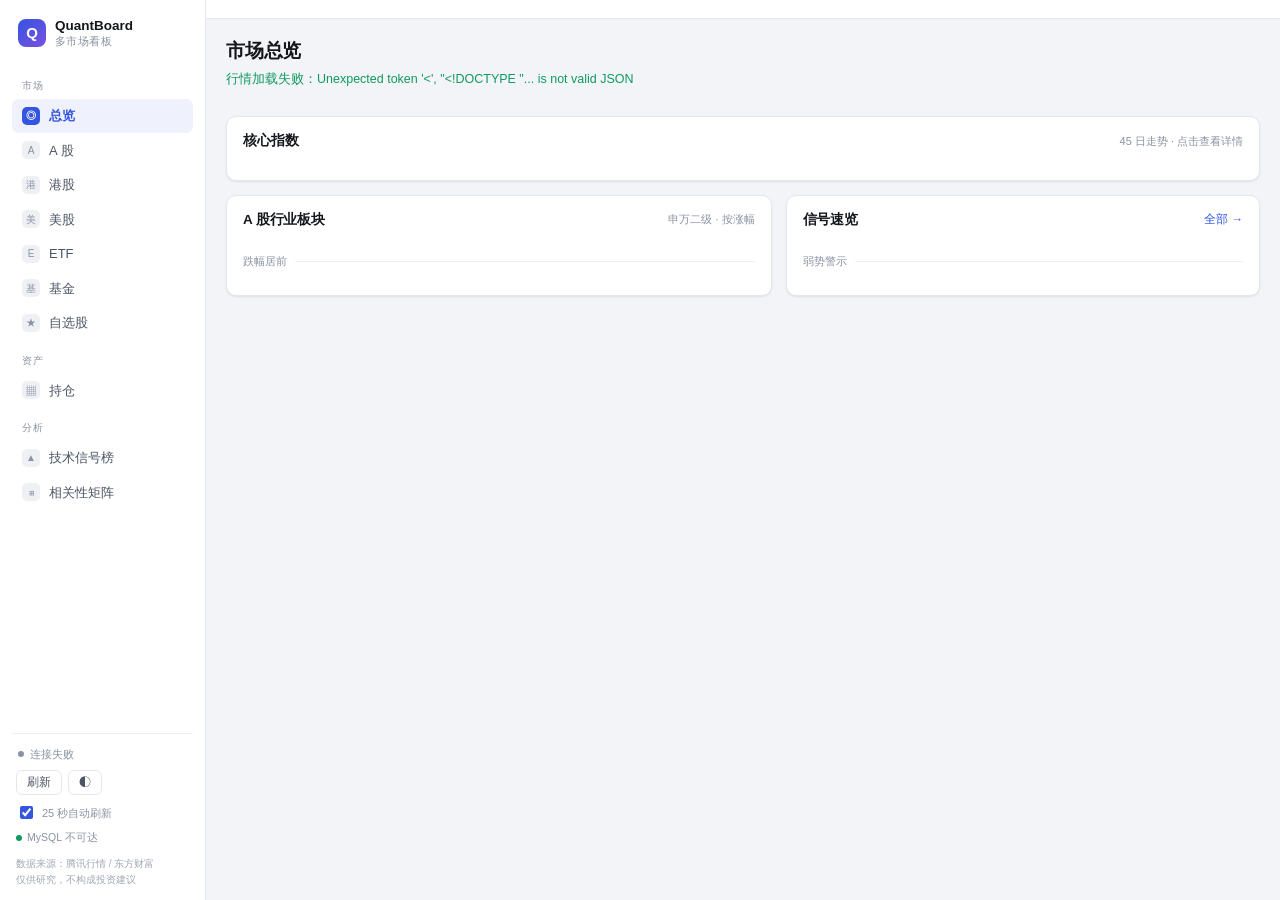
==== web/index.html @ 2629870e "feat: QuantBoard 多市场看板（A股/港股/美股/ETF/基金） - 后端 Java 21 + Spring Boot 3.3.5 + MyBatis-Plus，MySQL 8 持久化（" ====
<!DOCTYPE html>
<html lang="zh-CN" data-theme="light">
<head>
<meta charset="utf-8" />
<meta name="viewport" content="width=device-width, initial-scale=1" />
<title>多市场股票看板 · A股 / 港股 / 美股 / ETF / 基金</title>
<link rel="stylesheet" href="style.css" />
</head>
<body>
<div class="app">
  <aside class="sidebar">
    <div class="brand">
      <div class="brand-mark">Q</div>
      <div class="brand-txt"><b>QuantBoard</b><span>多市场看板</span></div>
    </div>

    <nav id="nav">
      <div class="nav-group">市场</div>
      <a class="nav-item active" data-view="overview"><span class="ico">◎</span>总览</a>
      <a class="nav-item" data-view="a"><span class="ico">A</span>A 股</a>
      <a class="nav-item" data-view="hk"><span class="ico">港</span>港股</a>
      <a class="nav-item" data-view="us"><span class="ico">美</span>美股</a>
      <a class="nav-item" data-view="etf"><span class="ico">E</span>ETF</a>
      <a class="nav-item" data-view="fund"><span class="ico">基</span>基金</a>
      <a class="nav-item" data-view="watch"><span class="ico">★</span>自选股</a>
      <div class="nav-group">资产</div>
      <a class="nav-item" data-view="port"><span class="ico">▦</span>持仓</a>
      <div class="nav-group">分析</div>
      <a class="nav-item" data-view="signals"><span class="ico">▲</span>技术信号榜</a>
      <a class="nav-item" data-view="corr"><span class="ico">⊞</span>相关性矩阵</a>
    </nav>

    <div class="side-foot">
      <div class="upd"><span class="dot" id="liveDot"></span><span id="updTime">加载中…</span></div>
      <div class="side-actions">
        <button class="btn ghost" id="refreshBtn" title="立即刷新">刷新</button>
        <button class="btn ghost" id="themeBtn" title="切换主题">◐</button>
      </div>
      <label class="switch">
        <input type="checkbox" id="autoChk" checked />
        <span>25 秒自动刷新</span>
      </label>
      <div class="dbstat" id="dbStat"><span class="dot"></span>MySQL 连接中…</div>
      <div class="disclaimer">数据来源：腾讯行情 / 东方财富<br/>仅供研究，不构成投资建议</div>
    </div>
  </aside>

  <main>
    <div class="ticker-wrap"><div class="ticker" id="ticker"></div></div>

    <div class="views">
      <!-- 总览 -->
      <section class="view active" id="v-overview">
        <div class="page-head">
          <h1>市场总览</h1>
          <p id="headline">正在拉取实时行情…</p>
        </div>
        <div class="mkt-grid" id="mktCards"></div>

        <div class="panel">
          <div class="panel-head"><h2>核心指数</h2><span class="hint">45 日走势 · 点击查看详情</span></div>
          <div class="idx-grid" id="idxGrid"></div>
        </div>

        <div class="two-col">
          <div class="panel">
            <div class="panel-head"><h2>A 股行业板块</h2><span class="hint" id="sectorHint">申万二级 · 按涨幅</span></div>
            <div class="bars" id="sectorUp"></div>
            <div class="divider"><span>跌幅居前</span></div>
            <div class="bars" id="sectorDown"></div>
          </div>
          <div class="panel">
            <div class="panel-head"><h2>信号速览</h2><a class="link" data-view="signals">全部 →</a></div>
            <div class="mini-rank" id="miniTop"></div>
            <div class="divider"><span>弱势警示</span></div>
            <div class="mini-rank" id="miniBottom"></div>
          </div>
        </div>
      </section>

      <!-- 单个市场 -->
      <section class="view" id="v-market">
        <div class="page-head">
          <h1 id="mktTitle">A 股</h1>
          <p id="mktDesc">—</p>
          <button class="btn page-add" id="mktAddBtn">＋ 添加标的</button>
        </div>
        <div class="stat-row" id="mktStats"></div>
        <div class="panel">
          <div class="panel-head">
            <h2>成分列表</h2>
            <div class="seg" id="kindSeg">
              <button class="seg-btn active" data-kind="all">全部</button>
              <button class="seg-btn" data-kind="index">指数</button>
              <button class="seg-btn" data-kind="stock">个股</button>
            </div>
          </div>
          <div class="table-wrap"><table class="tbl" id="mktTable"></table></div>
        </div>
      </section>

      <!-- 信号榜 -->
      <section class="view" id="v-signals">
        <div class="page-head">
          <h1>技术信号榜</h1>
          <p>多因子评分（趋势 / 动量 / 量能 / 相对强弱 / 超买超卖），0–100，≥72 强势，≤30 弱势。</p>
        </div>
        <div class="panel">
          <div class="panel-head">
            <h2>全部标的评分</h2>
            <div class="seg" id="sigSeg">
              <button class="seg-btn active" data-f="all">全部</button>
              <button class="seg-btn" data-f="a">A 股</button>
              <button class="seg-btn" data-f="hk">港股</button>
              <button class="seg-btn" data-f="us">美股</button>
              <button class="seg-btn" data-f="etf">ETF</button>
              <button class="seg-btn" data-f="fund">基金</button>
            </div>
          </div>
          <div class="table-wrap"><table class="tbl" id="sigTable"></table></div>
        </div>
      </section>

      <!-- 自选 -->
      <section class="view" id="v-watch">
        <div class="page-head">
          <h1>自选股</h1>
          <p>自选清单存在 MySQL（watchlist 表），重启与换设备都在。任意表格里点 ★ 即可加入或移出。</p>
        </div>
        <div class="stat-row" id="watchStats"></div>
        <div class="panel">
          <div class="panel-head">
            <h2>我的自选</h2>
            <span class="hint" id="watchHint"></span>
            <button class="btn ghost danger" id="watchBatchDel" style="display:none">移除选中</button>
          </div>
          <div class="table-wrap"><table class="tbl" id="watchTable"></table></div>
        </div>
      </section>

      <!-- 持仓 -->
      <section class="view" id="v-port">
        <div class="page-head">
          <h1>持仓</h1>
          <p id="portDesc">按券商分组记录数量与成本，行情与盈亏实时计算。数据存 MySQL holding 表。</p>
          <div class="page-actions">
            <button class="btn ghost" id="portOcrBtn">📷 图片识别</button>
            <button class="btn" id="portAddBtn">＋ 手动添加</button>
          </div>
        </div>
        <div class="stat-row" id="portStats"></div>
        <div id="portBrokers"></div>
      </section>

      <!-- 相关性 -->
      <section class="view" id="v-corr">
        <div class="page-head">
          <h1>跨市场相关性</h1>
          <p>以近 60 个交易日日收益率计算皮尔逊相关系数 —— 用来判断你的 A股 / 港股 / 美股 / ETF / 债基配置是否真的分散。</p>
        </div>
        <div class="two-col wide-left">
          <div class="panel">
            <div class="panel-head"><h2>相关系数矩阵</h2><span class="hint">1.0 完全同步 · 0 无关 · 负值 反向</span></div>
            <div id="corrBox"></div>
          </div>
          <div class="panel">
            <div class="panel-head"><h2>解读</h2></div>
            <div class="readout" id="corrRead"></div>
          </div>
        </div>
      </section>
    </div>
  </main>
</div>


<div class="mask" id="mgMask"></div>

<!-- 标的管理弹窗 -->
<div class="modal" id="mgModal">
  <div class="modal-head">
    <h3>管理看板标的</h3>
    <button class="btn ghost" id="mgClose">✕</button>
  </div>
  <div class="mg-search">
    <input id="mgInput" type="text" placeholder="搜索名称 / 拼音 / 代码，如 茅台、Tencent、sh600036" autocomplete="off" />
  </div>
  <div class="mg-results" id="mgResults"><div class="mg-empty">输入关键词搜索全球标的，点击即加入看板</div></div>
  <div class="mg-sec">
    <div class="mg-sec-head"><b>我的自定义标的</b><span class="hint" id="mgCustomHint"></span>
      <button class="btn ghost danger" id="mgBatchDel" style="display:none">移出选中</button></div>
    <div id="mgCustomList"></div>
  </div>
</div>

<!-- 移出确认 -->
<div class="mask" id="cfMask"></div>
<div class="modal confirm-modal" id="cfModal">
  <div class="cf-badge">!</div>
  <h3 id="cfTitle">移出标的</h3>
  <p id="cfText">—</p>
  <div class="cf-btns">
    <button class="btn ghost" id="cfCancel">取消</button>
    <button class="btn solid-danger" id="cfOk">移出看板</button>
  </div>
</div>

<!-- 持仓：手动添加 -->
<div class="mask" id="paMask"></div>
<div class="modal pa-modal" id="paModal">
  <div class="modal-head">
    <h3>添加持仓</h3>
    <button class="btn ghost" id="paClose">✕</button>
  </div>
  <div class="pa-form">
    <label>券商 / 账户<input id="paBroker" list="brokerList" type="text" placeholder="如 中信证券、富途、长桥" /></label>
    <datalist id="brokerList"></datalist>
    <label>代码<input id="paCode" type="text" placeholder="600036 / 00988 / NVDA" /></label>
    <label>数量<input id="paQty" type="number" min="0" step="any" placeholder="100" /></label>
    <label>成本价<input id="paCost" type="number" min="0" step="any" placeholder="320.50" /></label>
    <div class="pa-err" id="paErr"></div>
    <div class="pa-btns">
      <button class="btn ghost" id="paCancel">取消</button>
      <button class="btn" id="paSave">保存</button>
    </div>
    <div class="small">保存后自动从行情拉取名称与币种；同券商同代码为覆盖更新。</div>
  </div>
</div>

<!-- 持仓：图片识别 -->
<div class="mask" id="poMask"></div>
<div class="modal po-modal" id="poModal">
  <div class="modal-head">
    <h3>截图识别持仓</h3>
    <button class="btn ghost" id="poClose">✕</button>
  </div>
  <div class="po-steps">
    <div class="po-pick" id="poPick">
      <input id="poFile" type="file" accept="image/*" hidden />
      <div class="po-pick-inner">点击选择或拖入券商 App 的持仓页截图<br/>
      <span class="small">本地 OCR（macOS Vision / tesseract），图片不会上传到任何第三方</span></div>
    </div>
    <div id="poPreviewWrap" style="display:none">
      <img id="poPreview" alt="截图预览" />
      <div class="po-status" id="poStatus">识别中…</div>
    </div>
    <div id="poRows" class="po-rows"></div>
    <div class="po-import" id="poImportBar" style="display:none">
      <label>导入到券商 / 账户<input id="poBroker" type="text" placeholder="如 富途" /></label>
      <button class="btn" id="poImport">导入所选</button>
    </div>
  </div>
</div>

<script src="common.js"></script>
<script src="app.js"></script>
</body>
</html>
---- web/style.css ----
/* ============ 主题变量 ============ */
:root,
html[data-theme="light"] {
  --bg: #f3f4f7;
  --card: #ffffff;
  --card-2: #fafbfc;
  --line: #e4e7ec;
  --line-soft: #eef0f4;
  --txt: #14171c;
  --txt-2: #4b5563;
  --txt-3: #8a93a3;
  --up: #d92b2b;
  --up-soft: rgba(217, 43, 43, .09);
  --dn: #0f9960;
  --dn-soft: rgba(15, 153, 96, .09);
  --accent: #3355e0;
  --accent-soft: rgba(51, 85, 224, .08);
  --warn: #b7791f;
  --shadow: 0 1px 2px rgba(16, 24, 40, .05), 0 1px 3px rgba(16, 24, 40, .04);
  --grid: rgba(0, 0, 0, .05);
}
html[data-theme="dark"] {
  --bg: #0d1014;
  --card: #151a21;
  --card-2: #1a2028;
  --line: #242b35;
  --line-soft: #1e242c;
  --txt: #e8ecf2;
  --txt-2: #a5aebc;
  --txt-3: #6c7686;
  --up: #ff5f57;
  --up-soft: rgba(255, 95, 87, .12);
  --dn: #1fc98a;
  --dn-soft: rgba(31, 201, 138, .12);
  --accent: #7b93ff;
  --accent-soft: rgba(123, 147, 255, .12);
  --warn: #e0a63a;
  --shadow: 0 1px 2px rgba(0, 0, 0, .4);
  --grid: rgba(255, 255, 255, .06);
}

* { box-sizing: border-box; }
html, body { height: 100%; }
body {
  margin: 0;
  background: var(--bg);
  color: var(--txt);
  font: 13px/1.5 -apple-system, BlinkMacSystemFont, "PingFang SC", "Hiragino Sans GB",
        "Microsoft YaHei", "Segoe UI", Roboto, sans-serif;
  -webkit-font-smoothing: antialiased;
  font-variant-numeric: tabular-nums;
}
h1, h2, h3, h4 { margin: 0; font-weight: 600; letter-spacing: -.01em; }
a { color: inherit; text-decoration: none; cursor: pointer; }
button { font-family: inherit; cursor: pointer; }
::-webkit-scrollbar { width: 9px; height: 9px; }
::-webkit-scrollbar-thumb { background: var(--line); border-radius: 6px; border: 2px solid var(--bg); }
::-webkit-scrollbar-track { background: transparent; }

/* ============ 骨架 ============ */
.app { display: grid; grid-template-columns: 206px minmax(0, 1fr); height: 100vh; overflow: hidden; }
main { overflow-y: auto; overflow-x: hidden; display: flex; flex-direction: column; }

/* ============ 侧边栏 ============ */
.sidebar {
  background: var(--card); border-right: 1px solid var(--line);
  display: flex; flex-direction: column; padding: 16px 12px 12px;
}
.brand { display: flex; align-items: center; gap: 9px; padding: 2px 6px 18px; }
.brand-mark {
  width: 28px; height: 28px; border-radius: 8px; display: grid; place-items: center;
  background: linear-gradient(140deg, var(--accent), #7a4fe0); color: #fff;
  font-weight: 700; font-size: 15px;
}
.brand-txt { display: flex; flex-direction: column; line-height: 1.25; }
.brand-txt b { font-size: 13.5px; }
.brand-txt span { font-size: 10.5px; color: var(--txt-3); letter-spacing: .04em; }

.nav-group {
  font-size: 10px; color: var(--txt-3); letter-spacing: .1em;
  padding: 12px 10px 6px; text-transform: uppercase;
}
.nav-item {
  display: flex; align-items: center; gap: 9px; padding: 7px 10px; border-radius: 7px;
  color: var(--txt-2); font-size: 13px; margin-bottom: 1px; transition: background .12s;
}
.nav-item:hover { background: var(--line-soft); }
.nav-item.active { background: var(--accent-soft); color: var(--accent); font-weight: 600; }
.ico {
  width: 18px; height: 18px; border-radius: 5px; display: grid; place-items: center;
  font-size: 10px; background: var(--line-soft); color: var(--txt-3); flex: none;
}
.nav-item.active .ico { background: var(--accent); color: #fff; }

.side-foot { margin-top: auto; padding: 10px 4px 0; border-top: 1px solid var(--line-soft); }
.upd { display: flex; align-items: center; gap: 6px; font-size: 11px; color: var(--txt-3); padding: 2px 2px 8px; }
.dot { width: 6px; height: 6px; border-radius: 50%; background: var(--txt-3); flex: none; }
.dot.live { background: var(--dn); box-shadow: 0 0 0 3px var(--dn-soft); animation: pulse 2s infinite; }
@keyframes pulse { 50% { opacity: .45; } }
.side-actions { display: flex; gap: 6px; margin-bottom: 8px; }
.btn {
  border: 1px solid var(--line); background: var(--card); color: var(--txt-2);
  border-radius: 6px; padding: 4px 10px; font-size: 11.5px;
}
.btn:hover { border-color: var(--txt-3); color: var(--txt); }
.btn.ghost { background: transparent; }
.switch { display: flex; align-items: center; gap: 6px; font-size: 11px; color: var(--txt-3); }
.switch input { accent-color: var(--accent); }
.disclaimer { font-size: 10px; color: var(--txt-3); line-height: 1.6; margin-top: 10px; opacity: .8; }

/* ============ 顶部滚动条 ============ */
.ticker-wrap {
  position: sticky; top: 0; z-index: 20; background: var(--card);
  border-bottom: 1px solid var(--line); padding: 0 20px;
}
.ticker { display: flex; gap: 22px; overflow-x: auto; padding: 9px 0; scrollbar-width: none; }
.ticker::-webkit-scrollbar { display: none; }
.tk { display: flex; align-items: baseline; gap: 7px; white-space: nowrap; cursor: pointer; }
.tk:hover .tk-name { color: var(--txt); }
.tk-name { font-size: 11.5px; color: var(--txt-3); }
.tk-val { font-size: 12.5px; font-weight: 600; }
.tk-pct { font-size: 11.5px; font-weight: 600; }

/* ============ 视图 ============ */
.views { padding: 18px 20px 40px; flex: 1; }
.view { display: none; animation: fade .2s ease; }
.view.active { display: block; }
@keyframes fade { from { opacity: 0; transform: translateY(4px); } }
.page-head { margin-bottom: 14px; }
.page-head h1 { font-size: 19px; }
.page-head p { margin: 4px 0 0; font-size: 12.5px; color: var(--txt-3); max-width: 920px; }

/* ============ 市场卡 ============ */
.mkt-grid { display: grid; grid-template-columns: repeat(4, minmax(0, 1fr)); gap: 12px; margin-bottom: 14px; }
.mkt-card {
  background: var(--card); border: 1px solid var(--line); border-radius: 10px;
  padding: 13px 14px 11px; box-shadow: var(--shadow);
}
.mkt-top { display: flex; align-items: center; justify-content: space-between; margin-bottom: 8px; }
.mkt-name { font-size: 12.5px; font-weight: 600; }
.state { font-size: 10px; padding: 2px 6px; border-radius: 4px; border: 1px solid var(--line); color: var(--txt-3); }
.state.live { color: var(--dn); border-color: var(--dn-soft); background: var(--dn-soft); }
.state.break { color: var(--warn); border-color: rgba(183, 121, 31, .2); background: rgba(183, 121, 31, .08); }
.mkt-main { display: flex; align-items: baseline; gap: 8px; }
.mkt-pct { font-size: 25px; font-weight: 650; letter-spacing: -.02em; }
.mkt-sub { font-size: 11px; color: var(--txt-3); }
.mkt-bar { height: 3px; background: var(--line-soft); border-radius: 2px; margin: 10px 0 8px; overflow: hidden; display: flex; }
.mkt-bar i { display: block; height: 100%; background: var(--up); }
.mkt-bar i.dn { background: var(--dn); }
.mkt-foot { display: flex; justify-content: space-between; font-size: 10.5px; color: var(--txt-3); }

/* ============ 面板 ============ */
.panel {
  background: var(--card); border: 1px solid var(--line); border-radius: 10px;
  padding: 14px 16px 16px; box-shadow: var(--shadow); margin-bottom: 14px;
}
.panel-head { display: flex; align-items: center; justify-content: space-between; margin-bottom: 12px; gap: 12px; }
.panel-head h2 { font-size: 13.5px; }
.hint { font-size: 11px; color: var(--txt-3); }
.link { font-size: 11.5px; color: var(--accent); }
.two-col { display: grid; grid-template-columns: 1.15fr 1fr; gap: 14px; align-items: start; }
.two-col.wide-left { grid-template-columns: 1.3fr 1fr; }
.divider { display: flex; align-items: center; gap: 8px; margin: 12px 0 9px; font-size: 10.5px; color: var(--txt-3); }
.divider::after { content: ""; flex: 1; height: 1px; background: var(--line-soft); }

/* 指数卡 */
.idx-grid { display: grid; grid-template-columns: repeat(4, minmax(0, 1fr)); gap: 10px; }
.idx-card {
  border: 1px solid var(--line); border-radius: 9px; padding: 10px 11px 6px;
  cursor: pointer; transition: border-color .12s, transform .12s; background: var(--card-2);
}
.idx-card:hover { border-color: var(--accent); transform: translateY(-1px); }
.idx-name { font-size: 11.5px; color: var(--txt-2); display: flex; justify-content: space-between; }
.idx-name span:last-child { color: var(--txt-3); font-size: 10px; }
.idx-price { font-size: 17px; font-weight: 650; margin-top: 3px; }
.idx-pct { font-size: 11.5px; font-weight: 600; }
.idx-spark { display: block; width: 100%; height: 34px; margin-top: 4px; }

/* 板块横条 */
.bars { display: flex; flex-direction: column; gap: 5px; }
.bar-row { display: grid; grid-template-columns: 96px 1fr 52px; align-items: center; gap: 8px; font-size: 11.5px; }
.bar-name { color: var(--txt-2); overflow: hidden; text-overflow: ellipsis; white-space: nowrap; }
.bar-track { height: 14px; background: var(--line-soft); border-radius: 3px; overflow: hidden; position: relative; }
.bar-fill { height: 100%; border-radius: 3px; opacity: .85; }
.bar-val { text-align: right; font-weight: 600; font-size: 11px; }

/* 迷你排行 */
.mini-rank { display: flex; flex-direction: column; gap: 3px; }
.mr {
  display: grid; grid-template-columns: 1fr auto auto; gap: 10px; align-items: center;
  padding: 6px 7px; border-radius: 6px; cursor: pointer; font-size: 12px;
}
.mr:hover { background: var(--line-soft); }
.mr-l { display: flex; align-items: center; gap: 7px; min-width: 0; }
.mr-name { overflow: hidden; text-overflow: ellipsis; white-space: nowrap; }
.mr-code { font-size: 10px; color: var(--txt-3); }

/* chips */
.chip {
  display: inline-block; font-size: 10.5px; padding: 1px 7px; border-radius: 20px;
  border: 1px solid transparent; white-space: nowrap;
}
.chip.strong { color: #fff; background: var(--up); }
.chip.good { color: var(--up); background: var(--up-soft); }
.chip.neutral { color: var(--txt-2); background: var(--line-soft); }
.chip.weak { color: var(--dn); background: var(--dn-soft); }
.chip.bad { color: #fff; background: var(--dn); }
.tag { font-size: 10px; padding: 1px 6px; border-radius: 4px; background: var(--line-soft); color: var(--txt-3); }
.grp { font-size: 10px; padding: 1px 5px; border-radius: 3px; background: var(--accent-soft); color: var(--accent); }

/* ============ 表格 ============ */
.table-wrap { overflow-x: auto; margin: 0 -16px -16px; }
.tbl { width: 100%; border-collapse: collapse; font-size: 12.5px; }
.tbl th {
  position: sticky; top: 0; background: var(--card); z-index: 2;
  font-size: 10.5px; font-weight: 500; color: var(--txt-3); text-align: right;
  padding: 8px 12px; border-bottom: 1px solid var(--line); white-space: nowrap;
  cursor: pointer; user-select: none; letter-spacing: .02em;
}
.tbl th:first-child, .tbl td:first-child { text-align: left; padding-left: 16px; }
.tbl th:hover { color: var(--txt); }
.tbl th.sorted { color: var(--accent); }
.tbl td { padding: 8px 12px; text-align: right; border-bottom: 1px solid var(--line-soft); white-space: nowrap; }
.tbl tbody tr { cursor: pointer; transition: background .1s; }
.tbl tbody tr:hover { background: var(--card-2); }
.tbl tbody tr:last-child td { border-bottom: none; }
.cell-name { display: flex; flex-direction: column; line-height: 1.3; }
.cell-name b { font-weight: 600; font-size: 12.5px; }
.cell-name span { font-size: 10px; color: var(--txt-3); }
.star {
  cursor: pointer; color: var(--line); font-size: 10.5px; margin-right: 5px;
  transition: color .12s, transform .12s; display: inline-block;
}
.star:hover { color: #e0a52e; transform: scale(1.2); }
.star.on { color: #e8a51e; }
.dbstat { display: flex; align-items: center; gap: 5px; font-size: 10.5px; color: var(--txt-3); margin-top: 8px; }
.dbstat .dot { width: 6px; height: 6px; border-radius: 50%; background: var(--txt-3); flex: none; }
.dbstat.ok .dot { background: var(--up); box-shadow: 0 0 4px var(--up); }
.dbstat.err .dot { background: var(--dn); }

/* 标的管理 */
.btn.danger { color: var(--dn); }
.page-head { position: relative; }
.page-add { position: absolute; right: 0; top: 2px; }
.drawer-actions { display: flex; gap: 6px; align-items: center; }
.row-del {
  opacity: 0; cursor: pointer; margin-left: 6px; color: var(--txt-3);
  font-size: 10px; transition: opacity .12s; display: inline-block;
}
tr:hover .row-del { opacity: .75; }
.row-del:hover { opacity: 1 !important; color: var(--dn); transform: scale(1.15); }
.modal {
  position: fixed; top: 50%; left: 50%; transform: translate(-50%, -46%) scale(.98);
  width: min(560px, 92vw); max-height: 78vh; overflow: auto;
  background: var(--card); border: 1px solid var(--line);
  border-radius: 14px; padding: 18px; z-index: 60;
  opacity: 0; pointer-events: none; transition: all .18s;
  box-shadow: 0 18px 50px rgba(0,0,0,.22);
}
.modal.open { opacity: 1; pointer-events: auto; transform: translate(-50%, -50%) scale(1); }
.modal-head { display: flex; justify-content: space-between; align-items: center; margin-bottom: 12px; }
.modal-head h3 { font-size: 15px; }
.mg-search input {
  width: 100%; box-sizing: border-box; padding: 9px 12px; font-size: 13px;
  border: 1px solid var(--line); border-radius: 9px; background: var(--card-2);
  color: var(--txt); outline: none;
}
.mg-search input:focus { border-color: var(--accent); }
.mg-results { margin: 10px 0 4px; display: flex; flex-direction: column; gap: 4px; min-height: 44px; }
.mg-row {
  display: flex; align-items: center; gap: 10px; padding: 8px 10px;
  border: 1px solid var(--line-soft); border-radius: 9px; font-size: 12.5px;
}
.mg-row b { font-weight: 600; }
.mg-row .tag { font-size: 10px; color: var(--txt-3); border: 1px solid var(--line-soft); padding: 1px 6px; border-radius: 99px; }
.mg-row .grow { flex: 1; color: var(--txt-3); font-size: 11px; }
.mg-empty { color: var(--txt-3); font-size: 12px; text-align: center; padding: 18px 0; }
.mg-sec { margin-top: 12px; border-top: 1px solid var(--line-soft); padding-top: 10px; }
.mg-sec-head { display: flex; justify-content: space-between; align-items: baseline; font-size: 12px; margin-bottom: 6px; }
.mg-custom { display: flex; align-items: center; gap: 10px; padding: 6px 4px; font-size: 12.5px; }
.mg-custom .mg-chk { flex: none; margin: 0 0 0 4px; accent-color: var(--accent, #4c6ef5); cursor: pointer; }
.mg-sec-head .btn { padding: 2px 10px; font-size: 11.5px; }
.mg-custom .grow { flex: 1; color: var(--txt-3); font-size: 11px; }
.mg-custom .del { cursor: pointer; color: var(--txt-3); border: none; background: none; font-size: 13px; }
.mg-custom .del:hover { color: var(--dn); }

/* 移出确认弹窗 */
.confirm-modal { width: min(380px, 90vw); text-align: center; padding: 26px 24px 22px; }
.confirm-modal h3 { font-size: 15px; margin: 12px 0 6px; }
.confirm-modal p { font-size: 12.5px; color: var(--txt-2); line-height: 1.7; margin: 0 0 18px; }
.confirm-modal p b { color: var(--txt); }
.cf-badge {
  width: 40px; height: 40px; margin: 0 auto; border-radius: 50%;
  display: flex; align-items: center; justify-content: center;
  background: var(--up-soft); color: var(--up); font-size: 20px; font-weight: 700;
}
.btn.solid-danger {
  color: #fff; background: var(--up); border-color: var(--up);
}
.btn.solid-danger:hover { filter: brightness(1.08); }
.cf-btns { display: flex; gap: 10px; justify-content: center; }
.cf-btns .btn { min-width: 92px; }
#histCanvas { width: 100%; height: 96px; display: block; }
.up { color: var(--up); }
.dn { color: var(--dn); }
.flat { color: var(--txt-3); }
.small { font-size: 11px; color: var(--txt-3); }

.score-cell { display: flex; align-items: center; justify-content: flex-end; gap: 7px; }
.score-track { width: 40px; height: 4px; border-radius: 2px; background: var(--line-soft); overflow: hidden; }
.score-track i { display: block; height: 100%; }
.spark-canvas { width: 74px; height: 24px; display: block; }

/* 分段控件 */
.seg { display: flex; gap: 2px; background: var(--line-soft); padding: 2px; border-radius: 6px; }
.seg-btn { border: none; background: transparent; font-size: 11px; color: var(--txt-3); padding: 3px 9px; border-radius: 5px; }
.seg-btn.active { background: var(--card); color: var(--txt); box-shadow: 0 1px 2px rgba(0,0,0,.06); font-weight: 600; }

/* 统计条 */
.stat-row { display: grid; grid-template-columns: repeat(5, minmax(0, 1fr)); gap: 10px; margin-bottom: 14px; }
.stat {
  background: var(--card); border: 1px solid var(--line); border-radius: 9px; padding: 10px 12px;
}
.stat b { display: block; font-size: 17px; font-weight: 650; margin-top: 2px; }
.stat span { font-size: 10.5px; color: var(--txt-3); }

/* ============ 相关性矩阵 ============ */
.matrix { display: grid; gap: 3px; }
.mx-cell {
  display: grid; place-items: center; font-size: 11px; border-radius: 4px;
  height: 40px; font-weight: 600; color: var(--txt); position: relative;
}
.mx-head { font-size: 10.5px; color: var(--txt-3); height: auto; font-weight: 500; text-align: center; padding: 0 2px; line-height: 1.2; }
.mx-side { font-size: 10.5px; color: var(--txt-2); display: flex; align-items: center; padding-right: 6px; height: 40px; }
.readout { font-size: 12.5px; color: var(--txt-2); line-height: 1.85; }
.readout b { color: var(--txt); }
.readout .rl { padding: 8px 10px; border-left: 2px solid var(--accent); background: var(--card-2); border-radius: 0 6px 6px 0; margin-bottom: 8px; }
.readout .rl.warn { border-left-color: var(--warn); }
.readout .rl.ok { border-left-color: var(--dn); }

/* ============ 抽屉 ============ */
.drawer {
  position: fixed; top: 0; right: 0; height: 100vh; width: 660px; max-width: 96vw;
  background: var(--card); border-left: 1px solid var(--line); z-index: 60;
  transform: translateX(100%); transition: transform .24s cubic-bezier(.4,0,.2,1);
  overflow-y: auto; padding: 18px 24px 40px;
}
.drawer.open { transform: none; box-shadow: -16px 0 40px rgba(0,0,0,.12); }
.mask {
  position: fixed; inset: 0; background: rgba(8, 11, 16, .32); opacity: 0;
  pointer-events: none; transition: opacity .2s; z-index: 50;
}
.mask.show { opacity: 1; pointer-events: auto; }
.drawer-head { display: flex; justify-content: space-between; align-items: flex-start; }
.drawer-head h3 { font-size: 16px; }
.d-meta { display: flex; gap: 6px; margin-top: 4px; font-size: 11px; color: var(--txt-3); }
.d-price { display: flex; align-items: baseline; gap: 10px; margin: 14px 0 6px; }
.d-last { font-size: 27px; font-weight: 650; letter-spacing: -.02em; }
.d-chg { font-size: 13px; font-weight: 600; }
.chart-box { margin: 8px 0 4px; }
.chart-tabs { display: flex; gap: 4px; margin-bottom: 6px; }
.ct { border: 1px solid var(--line); background: transparent; color: var(--txt-3); font-size: 10.5px; padding: 2px 8px; border-radius: 5px; }
.ct.active { color: var(--accent); border-color: var(--accent); background: var(--accent-soft); }
#kline { width: 100%; height: 340px; display: block; }
.legend { display: flex; gap: 12px; font-size: 10px; color: var(--txt-3); padding: 4px 0 0; }
.legend i { display: inline-block; width: 8px; height: 2px; margin-right: 4px; vertical-align: middle; }

/* 季度财报 */
.fin-table-wrap { overflow-x: auto; }
.fin-table { width: 100%; border-collapse: collapse; font-size: 11.5px; white-space: nowrap; }
.fin-table th, .fin-table td { padding: 6px 8px; text-align: right; border-bottom: 1px solid var(--line-soft); }
.fin-table th { font-size: 10px; color: var(--txt-3); font-weight: 500; white-space: nowrap; }
.fin-table th:first-child, .fin-table td:first-child { text-align: left; }
.fin-table tbody tr:hover { background: var(--card-2); }
.fin-table td:first-child { font-weight: 600; color: var(--txt); }
.fin-empty { font-size: 12px; color: var(--txt-3); padding: 4px 0; }
.fin-foot { font-size: 10px; color: var(--txt-3); margin-top: 7px; }

.d-sec { border-top: 1px solid var(--line-soft); padding-top: 13px; margin-top: 14px; }
.d-sec h4 { font-size: 11px; color: var(--txt-3); letter-spacing: .06em; margin-bottom: 9px; text-transform: uppercase; }
.score-row { display: flex; align-items: center; gap: 14px; }
.score-num { font-size: 30px; font-weight: 700; letter-spacing: -.02em; }
.score-right { flex: 1; display: flex; flex-direction: column; gap: 6px; align-items: flex-start; }
.score-bar { width: 100%; height: 5px; background: var(--line-soft); border-radius: 3px; overflow: hidden; }
.score-bar i { display: block; height: 100%; border-radius: 3px; }
.conclusion { font-size: 12px; color: var(--txt-2); line-height: 1.75; margin: 10px 0 0; }
.fac { display: flex; flex-direction: column; gap: 8px; }
.fac-row { display: grid; grid-template-columns: 34px 1fr 28px; align-items: center; gap: 9px; font-size: 11px; color: var(--txt-3); }
.fac-track { height: 6px; background: var(--line-soft); border-radius: 3px; overflow: hidden; }
.fac-track i { display: block; height: 100%; border-radius: 3px; }
.fac-row b { text-align: right; font-size: 11.5px; color: var(--txt-2); font-weight: 600; }
.kv-grid { display: grid; grid-template-columns: repeat(4, 1fr); gap: 9px 8px; }
.kv { display: flex; flex-direction: column; gap: 1px; }
.kv span { font-size: 10px; color: var(--txt-3); }
.kv b { font-size: 13px; font-weight: 600; }
.lv { display: flex; flex-direction: column; gap: 7px; }
.lv-row { display: flex; align-items: center; gap: 8px; font-size: 11.5px; }
.lv-row .track { flex: 1; height: 6px; background: var(--line-soft); border-radius: 3px; position: relative; overflow: hidden; }
.lv-row .track i { position: absolute; top: 0; height: 100%; }

/* ============ 响应式 ============ */
@media (max-width: 1180px) {
  .mkt-grid, .idx-grid { grid-template-columns: repeat(2, minmax(0, 1fr)); }
  .two-col, .two-col.wide-left { grid-template-columns: 1fr; }
  .stat-row { grid-template-columns: repeat(3, minmax(0, 1fr)); }
}
@media (max-width: 860px) {
  .app { grid-template-columns: 1fr; }
  .sidebar { display: none; }
  .views { padding: 14px; }
}

/* ============ 持仓 ============ */
.page-actions { position: absolute; right: 0; top: 2px; display: flex; gap: 8px; }
.page-head { position: relative; }
.port-panel { margin-bottom: 14px; }
.port-panel .panel-head { flex-wrap: wrap; row-gap: 6px; }
.port-tots { display: flex; gap: 14px; margin-left: auto; font-size: 12px; }
.port-tot { font-weight: 650; font-variant-numeric: tabular-nums; }
.port-tot em { font-style: normal; font-size: 11px; font-weight: 500; margin-left: 4px; }
.port-empty {
  background: var(--card); border: 1px dashed var(--line); border-radius: 12px;
  padding: 44px 20px; text-align: center; color: var(--txt-2); font-size: 13px; line-height: 2;
}
#portBrokers tbody tr.linkable { cursor: pointer; }

/* 手动添加持仓 */
.pa-modal { width: min(420px, 92vw); }
.pa-form { display: flex; flex-direction: column; gap: 10px; }
.pa-form label { display: flex; flex-direction: column; gap: 4px; font-size: 11.5px; color: var(--txt-3); }
.pa-form input {
  padding: 8px 11px; font-size: 13px; border: 1px solid var(--line); border-radius: 8px;
  background: var(--card-2); color: var(--txt); outline: none; width: 100%; box-sizing: border-box;
}
.pa-form input:focus { border-color: var(--accent); }
.pa-err { font-size: 12px; color: var(--dn); min-height: 16px; }
.pa-btns { display: flex; gap: 10px; justify-content: flex-end; }
.pa-btns .btn { min-width: 88px; }

/* 图片识别持仓 */
.po-modal { width: min(720px, 94vw); }
.po-steps { display: flex; flex-direction: column; gap: 12px; }
.po-pick {
  border: 1.5px dashed var(--line); border-radius: 12px; padding: 34px 16px;
  text-align: center; color: var(--txt-2); font-size: 13px; line-height: 1.9; cursor: pointer;
  transition: all .15s;
}
.po-pick:hover, .po-pick.drag { border-color: var(--accent); background: var(--accent-soft); }
.po-pick-inner .small { color: var(--txt-3); font-size: 11px; }
#poPreview { max-width: 100%; max-height: 260px; border-radius: 10px; border: 1px solid var(--line); }
.po-status { font-size: 12px; color: var(--txt-2); margin-top: 8px; }
.po-rows { overflow-x: auto; }
.po-tbl td, .po-tbl th { padding: 6px 8px; }
.po-in {
  width: 90px; padding: 4px 7px; font-size: 12px; border: 1px solid var(--line);
  border-radius: 6px; background: var(--card-2); color: var(--txt); outline: none;
}
.po-in:focus { border-color: var(--accent); }
.po-import { display: flex; align-items: center; gap: 12px; border-top: 1px solid var(--line-soft); padding-top: 12px; }
.po-import label { display: flex; align-items: center; gap: 8px; font-size: 12px; color: var(--txt-2); flex: 1; }
.po-import input {
  flex: 1; max-width: 240px; padding: 7px 10px; font-size: 12.5px;
  border: 1px solid var(--line); border-radius: 8px; background: var(--card-2); color: var(--txt); outline: none;
}

/* 财报标签面板 */
#finPanel { margin-top: 6px; min-height: 120px; }
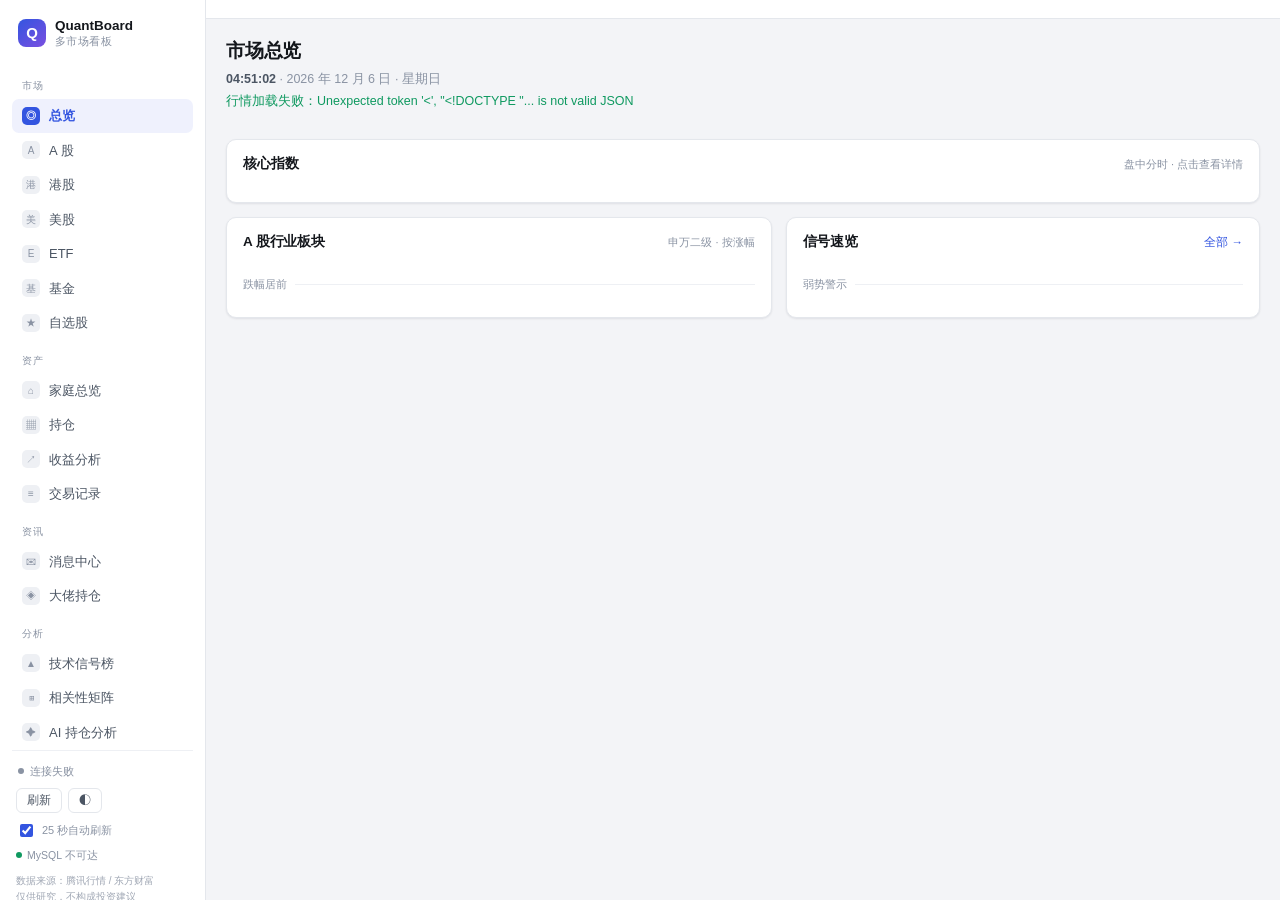
==== commit c1e6432b: "feat: 大佬持仓 13F 模块 + 界面简体中文化 + CUSIP 代码识别 大佬持仓（13F / 主权基金） - SEC EDGAR 拉取 13F-HR：预置巴菲特/Teeper/Ackman/" ====
--- a/web/index.html
+++ b/web/index.html
@@ -5,6 +5,7 @@
 <meta name="viewport" content="width=device-width, initial-scale=1" />
 <title>多市场股票看板 · A股 / 港股 / 美股 / ETF / 基金</title>
 <link rel="stylesheet" href="style.css" />
+<link rel="stylesheet" href="dialog.css" />
 </head>
 <body>
 <div class="app">
@@ -24,10 +25,17 @@
       <a class="nav-item" data-view="fund"><span class="ico">基</span>基金</a>
       <a class="nav-item" data-view="watch"><span class="ico">★</span>自选股</a>
       <div class="nav-group">资产</div>
+      <a class="nav-item" data-view="family"><span class="ico">⌂</span>家庭总览</a>
       <a class="nav-item" data-view="port"><span class="ico">▦</span>持仓</a>
+      <a class="nav-item" data-view="perf"><span class="ico">↗</span>收益分析</a>
+      <a class="nav-item" data-view="trades"><span class="ico">≡</span>交易记录</a>
+      <div class="nav-group">资讯</div>
+      <a class="nav-item" data-view="news"><span class="ico">✉</span>消息中心</a>
+      <a class="nav-item" data-view="guru"><span class="ico">◈</span>大佬持仓</a>
       <div class="nav-group">分析</div>
       <a class="nav-item" data-view="signals"><span class="ico">▲</span>技术信号榜</a>
       <a class="nav-item" data-view="corr"><span class="ico">⊞</span>相关性矩阵</a>
+      <a class="nav-item" data-view="ai"><span class="ico">✦</span>AI 持仓分析</a>
     </nav>
 
     <div class="side-foot">
@@ -53,12 +61,13 @@
       <section class="view active" id="v-overview">
         <div class="page-head">
           <h1>市场总览</h1>
+          <p id="clockLine" class="clock-line"></p>
           <p id="headline">正在拉取实时行情…</p>
         </div>
         <div class="mkt-grid" id="mktCards"></div>
 
         <div class="panel">
-          <div class="panel-head"><h2>核心指数</h2><span class="hint">45 日走势 · 点击查看详情</span></div>
+          <div class="panel-head"><h2>核心指数</h2><span class="hint">盘中分时 · 点击查看详情</span></div>
           <div class="idx-grid" id="idxGrid"></div>
         </div>
 
@@ -132,7 +141,6 @@
           <div class="panel-head">
             <h2>我的自选</h2>
             <span class="hint" id="watchHint"></span>
-            <button class="btn ghost danger" id="watchBatchDel" style="display:none">移除选中</button>
           </div>
           <div class="table-wrap"><table class="tbl" id="watchTable"></table></div>
         </div>
@@ -142,8 +150,9 @@
       <section class="view" id="v-port">
         <div class="page-head">
           <h1>持仓</h1>
-          <p id="portDesc">按券商分组记录数量与成本，行情与盈亏实时计算。数据存 MySQL holding 表。</p>
+          <p id="portDesc">按券商分组记录流水，持仓数量与摊薄成本由流水重放推导，行情与盈亏实时计算。数据存 MySQL trade 表。</p>
           <div class="page-actions">
+            <button class="btn ghost" id="portAiBtn">✨ AI 分析</button>
             <button class="btn ghost" id="portOcrBtn">📷 图片识别</button>
             <button class="btn" id="portAddBtn">＋ 手动添加</button>
           </div>
@@ -152,7 +161,148 @@
         <div id="portBrokers"></div>
       </section>
 
+      <!-- 家庭总览 -->
+      <section class="view" id="v-family">
+        <div class="page-head">
+          <h1>家庭总览</h1>
+          <p id="famDesc">证券市值由持仓流水实时推导（折人民币），非证券科目在下方台账手动维护；负债单列，净值 = 总资产 − 总负债。</p>
+          <div class="page-actions">
+            <button class="btn ghost" id="famMembersBtn">成员管理</button>
+            <button class="btn" id="famFlowBtn">＋ 记收支</button>
+            <button class="btn" id="famAddBtn">＋ 记一笔</button>
+          </div>
+        </div>
+        <div class="stat-row" id="famStats"></div>
+        <div class="fam-seg-wrap"><div class="seg" id="famMemberSeg"></div></div>
+        <div class="two-col">
+          <div class="panel">
+            <div class="panel-head"><h2>大类分布</h2><span class="hint" id="famPieHint"></span></div>
+            <div class="fam-pie-wrap">
+              <canvas id="famPie"></canvas>
+              <div id="famLegend"></div>
+            </div>
+          </div>
+          <div class="panel">
+            <div class="panel-head"><h2>目标配置偏离</h2>
+              <button class="btn ghost" id="famTargetSave">保存目标</button></div>
+            <div id="famTargets"></div>
+          </div>
+        </div>
+        <div class="two-col">
+          <div class="panel">
+            <div class="panel-head"><h2>月度收支</h2><span class="hint">近 12 个月 · 折人民币 · 左收右支</span></div>
+            <div class="fam-chart"><canvas id="famMonthly"></canvas></div>
+          </div>
+          <div class="panel">
+            <div class="panel-head"><h2>本月分类构成</h2><span class="hint" id="famCatHint"></span></div>
+            <div id="famCats"></div>
+          </div>
+        </div>
+        <div class="panel">
+          <div class="panel-head"><h2>家庭净值曲线</h2><span class="hint">科目余额 + 证券市值 − 负债 · 每日快照（当日取最新值）</span></div>
+          <div class="perf-curve"><canvas id="famNav"></canvas></div>
+        </div>
+        <div class="panel">
+          <div class="panel-head"><h2>成员</h2><span class="hint">台账余额为各成员名下非证券科目 · 收支为本月（折人民币）</span></div>
+          <div class="table-wrap"><table class="tbl" id="famMembersTable"></table></div>
+        </div>
+        <div class="panel">
+          <div class="panel-head"><h2>收支台账</h2><span class="hint">现金流记录，不并入资产净值口径 · 最近 60 笔 · 点行可编辑</span>
+            <button class="btn" id="famFlowAddBtn">＋ 新增收支</button></div>
+          <div class="table-wrap"><table class="tbl" id="famFlowTable"></table></div>
+        </div>
+        <div class="panel">
+          <div class="panel-head"><h2>非证券科目台账</h2><span class="hint">证券不在这里重复记账 · 金额按月手动更新</span></div>
+          <div class="table-wrap"><table class="tbl" id="famTable"></table></div>
+        </div>
+      </section>
+
+      <!-- 收益分析 -->
+      <section class="view" id="v-perf">
+        <div class="page-head">
+          <h1>收益分析</h1>
+          <p>收益口径的唯一出处：总收益 = 市值 − 净投入 + 股息。净投入按流水逐笔累计（买入含费 − 卖出净额），
+            所以追加资金或赎回不会让收益跳变。历史曲线从建仓日开始（之前的日期没有这个组合），快照缺失时用 K 线回溯估算，标「估」。</p>
+          <div class="page-actions">
+            <div class="seg" id="perfSeg">
+              <button class="seg-btn" data-d="90">3 月</button>
+              <button class="seg-btn active" data-d="180">6 月</button>
+              <button class="seg-btn" data-d="365">1 年</button>
+              <button class="seg-btn" data-d="730">2 年</button>
+            </div>
+          </div>
+        </div>
+        <div class="stat-row" id="perfStats"></div>
+        <div class="panel">
+          <div class="panel-head"><h2>净值曲线</h2><span class="hint" id="perfCurveHint"></span></div>
+          <div class="perf-curve"><canvas id="perfCurve"></canvas></div>
+        </div>
+        <div class="two-col">
+          <div class="panel">
+            <div class="panel-head"><h2>区间收益</h2><span class="hint">总收益增量 · 天然剔除出入金</span></div>
+            <div class="table-wrap"><table class="tbl" id="perfIntervals"></table></div>
+          </div>
+          <div class="panel">
+            <div class="panel-head"><h2>标的贡献</h2><span class="hint">浮盈 + 已实现 + 股息，折人民币</span></div>
+            <div class="table-wrap"><table class="tbl" id="perfContrib"></table></div>
+          </div>
+        </div>
+      </section>
+
+      <!-- 交易记录 -->
+      <section class="view" id="v-trades">
+        <div class="page-head">
+          <h1>交易记录</h1>
+          <p>买入 / 卖出 / 分红逐笔记录，持仓数量、成本、已实现盈亏与股息全部由流水推导。分红请填<b>税后到账金额</b>（A股持股满 1 年免税、1 月–1 年 10%、1 月内 20%；美股 30% 预扣）。</p>
+        </div>
+        <div class="panel">
+          <div class="panel-head"><h2>记一笔</h2><span class="hint">保存后持仓页自动重算</span></div>
+          <div class="tr-form">
+            <div class="qbsel-field">类型<div id="trSideHost"></div></div>
+            <label>券商 / 账户<input id="trBroker" list="brokerList" type="text" placeholder="如 富途" /></label>
+            <label>代码<input id="trCode" type="text" placeholder="600036 / 00988 / NVDA" /></label>
+            <label>日期<input id="trDate" type="date" /></label>
+            <label>数量<input id="trQty" type="number" step="any" min="0" placeholder="分红留空" /></label>
+            <label>单价<input id="trPrice" type="number" step="any" min="0" placeholder="分红留空" /></label>
+            <label>费用<input id="trFee" type="number" step="any" min="0" placeholder="佣金+税" /></label>
+            <label>分红金额<input id="trAmount" type="number" step="any" min="0" placeholder="税后到账" /></label>
+            <button class="btn" id="trSave">保存</button>
+          </div>
+          <div class="pa-err" id="trErr"></div>
+        </div>
+        <div class="panel">
+          <div class="panel-head"><h2>流水明细</h2><span class="hint" id="trHint">分红由系统每日自动核对入账（税前推算），金额与到账不符时可直接改那笔</span></div>
+          <div class="table-wrap"><table class="tbl" id="trTable"></table></div>
+        </div>
+      </section>
+
       <!-- 相关性 -->
+      <section class="view" id="v-news">
+        <div class="page-head">
+          <h1>消息中心</h1>
+          <p>政策与公司要闻实时聚合：政策类按 <b>国务院 / 证监会 / 央行 / 财政部</b> 等口径识别，企业类来自持仓与自选标的的新闻与公告。点标题跳原文。</p>
+        </div>
+        <div class="panel">
+          <div class="panel-head news-head">
+            <div class="news-tabs" id="newsTabs">
+              <button class="nws-tab active" data-kind="all">全部</button>
+              <button class="nws-tab" data-kind="policy">政策</button>
+              <button class="nws-tab" data-kind="company">企业</button>
+              <button class="nws-tab" data-kind="market">市场</button>
+              <button class="nws-tab" data-kind="us">美国</button>
+              <button class="nws-tab" data-kind="global">国际</button>
+            </div>
+            <div class="news-head-right">
+              <span class="hint" id="newsHint">加载中…</span>
+              <button class="btn ghost" id="newsRefresh">刷新</button>
+            </div>
+          </div>
+          <div class="news-list" id="newsList">
+            <div class="hint" style="padding:16px 2px">正在拉取…</div>
+          </div>
+        </div>
+      </section>
+
       <section class="view" id="v-corr">
         <div class="page-head">
           <h1>跨市场相关性</h1>
@@ -169,6 +319,78 @@
           </div>
         </div>
       </section>
+
+      <!-- 大佬持仓 -->
+      <section class="view" id="v-guru">
+        <div class="page-head">
+          <h1>大佬持仓</h1>
+          <p>跟踪知名投资人与主权基金的美股持仓。机构以中文名为主行，副行标注掌门人与 SEC 上的英文原名；持仓标的同样优先显示中文名，鼠标悬停可看英文原名与代码。
+            填了 SEC 编号（CIK）的机构点「拉取」即可从 SEC EDGAR 同步最新 13F 季报（13F 允许滞后约一个季度，属正常；
+            挪威央行、穆巴达拉这类主权基金同样在 SEC 申报，一样能拉）；不公开申报的机构手动「录入持仓」。点机构行可只看它的明细。</p>
+          <div class="page-actions">
+            <button class="btn" id="guruAddBtn">＋ 添加机构</button>
+          </div>
+        </div>
+        <div class="stat-row" id="guruStats"></div>
+        <div class="panel">
+          <div class="panel-head"><h2>机构列表</h2><span class="hint" id="guruHint"></span></div>
+          <div class="table-wrap"><table class="tbl" id="guruTable"></table></div>
+          <p class="hint" style="margin:10px 0 0;line-height:1.7">
+            「掌门人」一行是机构的掌舵人与英文原名，方便对号入座。「SEC 编号」即 CIK，是机构在 SEC EDGAR 的档案号，拉取 13F 时按它定位申报文件。
+            尚未同步过的机构显示「未拉取」，点右侧「拉取」即可。
+          </p>
+        </div>
+        <div class="panel">
+          <div class="panel-head">
+            <h2 style="white-space:nowrap">持仓明细</h2>
+            <div class="news-head-right">
+              <div id="guruSelHost" class="guru-filter" style="width:172px"></div>
+              <div id="guruQSelHost" class="guru-filter" style="width:112px"></div>
+              <button class="btn ghost" id="guruHoldAddBtn" style="white-space:nowrap">＋ 录入持仓</button>
+            </div>
+          </div>
+          <div class="table-wrap"><table class="tbl" id="guruHoldTable"></table></div>
+          <p class="hint" style="margin:10px 0 0;line-height:1.7">
+            数据口径：13F 只披露<b>美股多头与期权</b>，不含空头、债券、现金及海外（含 A 股、港股）持仓，因此合计市值小于机构真实规模；
+            季报须在季末后 45 天内申报，看到的「最新一期」天然滞后约一个季度。
+            「占组合」为该标的占这家机构本期已披露持仓市值的比重。
+            「报告期」列是该行数据所属季度；报告期选「各机构最新」时，每家机构各取自己最新的一期
+            （有人先申报下一季度也不用担心别家消失），所以同一张表里报告期可能不同。
+            「标的」列优先显示中文名（首次进页面会自动补一次），悬停可看 13F 的英文原名；
+            「代码」列是美股交易代码。SEC 的 13F 表单本身只申报 <code>CUSIP</code>（9 位库斯普编号）不报代码，
+            本看板按 CUSIP 反查代码填入；反查不到的（未上市公司、非美股标的等）显示 <code>—</code>，看「标的」列即可。
+          </p>
+        </div>
+        <div class="panel">
+          <div class="panel-head"><h2>共识榜</h2><span class="hint">被 ≥2 家跟踪机构同时持有的标的 · 按持有机构数排序，同数再按合计市值</span></div>
+          <div class="table-wrap"><table class="tbl" id="guruConsTable"></table></div>
+          <p class="hint" style="margin:10px 0 0;line-height:1.7">
+            多家机构同时重仓，通常说明该标的在基本面或估值上获得较广泛认同；但各机构报告期可能不同步（尤其停报或转 13F-NT 的机构），
+            横向比较时先看「持有机构」列的报告期是否一致。
+          </p>
+        </div>
+      </section>
+
+      <!-- AI 持仓分析 -->
+      <section class="view" id="v-ai">
+        <div class="page-head">
+          <h1>AI 持仓分析</h1>
+          <p>把当前持仓快照（账户、数量、现价、市值、占比、盈亏、评分、股息率，统一折人民币）
+            交给 DeepSeek 生成结构化点评：一句话总评 → 组合结构 → 重点持仓点评 → 风险点 → 可操作建议。
+            分析只基于快照数据，不含任何实时新闻或外部信息。</p>
+          <div class="page-actions">
+            <button class="btn" id="aiRefreshBtn">↻ 重新分析</button>
+          </div>
+        </div>
+        <div class="stat-row" id="aiStats"></div>
+        <div class="panel">
+          <div class="panel-head">
+            <h2>分析报告</h2>
+            <span class="hint" id="aiHint"></span>
+          </div>
+          <div class="ai-body" id="aiBody"></div>
+        </div>
+      </section>
     </div>
   </main>
 </div>
@@ -186,11 +408,6 @@
     <input id="mgInput" type="text" placeholder="搜索名称 / 拼音 / 代码，如 茅台、Tencent、sh600036" autocomplete="off" />
   </div>
   <div class="mg-results" id="mgResults"><div class="mg-empty">输入关键词搜索全球标的，点击即加入看板</div></div>
-  <div class="mg-sec">
-    <div class="mg-sec-head"><b>我的自定义标的</b><span class="hint" id="mgCustomHint"></span>
-      <button class="btn ghost danger" id="mgBatchDel" style="display:none">移出选中</button></div>
-    <div id="mgCustomList"></div>
-  </div>
 </div>
 
 <!-- 移出确认 -->
@@ -205,25 +422,30 @@
   </div>
 </div>
 
-<!-- 持仓：手动添加 -->
+<!-- 持仓：手动添加（买入 / 卖出） -->
 <div class="mask" id="paMask"></div>
 <div class="modal pa-modal" id="paModal">
   <div class="modal-head">
-    <h3>添加持仓</h3>
+    <h3>添加交易</h3>
     <button class="btn ghost" id="paClose">✕</button>
   </div>
   <div class="pa-form">
+    <div class="pa-side">
+      <button type="button" class="side-btn buy active" id="paSideBuy">买入 / 建仓</button>
+      <button type="button" class="side-btn sell" id="paSideSell">卖出</button>
+    </div>
     <label>券商 / 账户<input id="paBroker" list="brokerList" type="text" placeholder="如 中信证券、富途、长桥" /></label>
     <datalist id="brokerList"></datalist>
     <label>代码<input id="paCode" type="text" placeholder="600036 / 00988 / NVDA" /></label>
     <label>数量<input id="paQty" type="number" min="0" step="any" placeholder="100" /></label>
-    <label>成本价<input id="paCost" type="number" min="0" step="any" placeholder="320.50" /></label>
+    <label>成交价<input id="paCost" type="number" min="0" step="any" placeholder="320.50" /></label>
+    <label>交易日期<input id="paDate" type="date" /></label>
     <div class="pa-err" id="paErr"></div>
     <div class="pa-btns">
       <button class="btn ghost" id="paCancel">取消</button>
       <button class="btn" id="paSave">保存</button>
     </div>
-    <div class="small">保存后自动从行情拉取名称与币种；同券商同代码为覆盖更新。</div>
+    <div class="small">买入：新标的按建仓入库，已有持仓则追加一笔买入；卖出：按成交价结转已实现盈亏。保存后自动从行情拉取名称与币种。</div>
   </div>
 </div>
 
@@ -252,7 +474,127 @@
   </div>
 </div>
 
+<!-- 家庭：记一笔（非证券科目） -->
+<div class="mask" id="fmMask"></div>
+<div class="modal pa-modal" id="fmModal">
+  <div class="modal-head">
+    <h3>记一笔科目</h3>
+    <button class="btn ghost" id="fmClose">✕</button>
+  </div>
+  <div class="pa-form">
+    <div class="qbsel-field">类型<div id="fmTypeHost"></div></div>
+    <div class="qbsel-field">成员<div id="fmMemberHost"></div></div>
+    <label>名称<input id="fmName" type="text" placeholder="如 招商银行活期 / 房贷" /></label>
+    <label>金额<input id="fmAmount" type="number" min="0" step="any" placeholder="负债也记正数" /></label>
+    <div class="qbsel-field">币种<div id="fmCurrencyHost"></div></div>
+    <label>备注<input id="fmNote" type="text" placeholder="选填" /></label>
+    <div class="pa-err" id="fmErr"></div>
+    <div class="pa-btns">
+      <button class="btn ghost" id="fmCancel">取消</button>
+      <button class="btn" id="fmSave">保存</button>
+    </div>
+    <div class="small">只记录非证券科目；证券市值由持仓页流水实时推导，不在这里填。余额按月更新即可。</div>
+  </div>
+</div>
+
+<!-- 家庭：记收支 -->
+<div class="mask" id="ffMask"></div>
+<div class="modal pa-modal" id="ffModal">
+  <div class="modal-head">
+    <h3>记收支</h3>
+    <button class="btn ghost" id="ffClose">✕</button>
+  </div>
+  <div class="pa-form">
+    <div class="qbsel-field">类型<div id="ffTypeHost"></div></div>
+    <div class="qbsel-field">成员<div id="ffMemberHost"></div></div>
+    <label>分类<input id="ffCategory" list="ffCatList" type="text" placeholder="如 工资 / 餐饮 / 房贷还款" /></label>
+    <datalist id="ffCatList">
+      <option value="工资"></option><option value="奖金"></option><option value="理财收益"></option>
+      <option value="租金收入"></option><option value="分红利息"></option><option value="其他收入"></option>
+      <option value="餐饮"></option><option value="日用"></option><option value="房贷还款"></option>
+      <option value="房租"></option><option value="交通"></option><option value="教育"></option>
+      <option value="医疗"></option><option value="保险"></option><option value="旅行"></option>
+      <option value="人情"></option><option value="其他支出"></option><option value="拆迁补偿款"></option>
+    </datalist>
+    <label>金额<input id="ffAmount" type="number" min="0" step="any" placeholder="正数" /></label>
+    <div class="qbsel-field">币种<div id="ffCurrencyHost"></div></div>
+    <label>日期<input id="ffDate" type="date" /></label>
+    <label>备注<input id="ffNote" type="text" placeholder="选填" /></label>
+    <div class="pa-err" id="ffErr"></div>
+    <div class="pa-btns">
+      <button class="btn ghost" id="ffCancel">取消</button>
+      <button class="btn" id="ffSave">保存</button>
+    </div>
+    <div class="small">收支是现金流台账，只影响月度结余统计，不改变资产净值（净值 = 科目余额 + 证券市值 − 负债）。</div>
+  </div>
+</div>
+
+<!-- 家庭：成员管理 -->
+<div class="mask" id="fmbMask"></div>
+<div class="modal pa-modal" id="fmbModal">
+  <div class="modal-head">
+    <h3>成员管理</h3>
+    <button class="btn ghost" id="fmbClose">✕</button>
+  </div>
+  <div class="pa-form">
+    <div id="fmbList"></div>
+    <div class="fmb-add">
+      <input id="fmbName" type="text" placeholder="新成员名" />
+      <button class="btn" id="fmbAdd">添加</button>
+    </div>
+    <div class="small">删除成员时，名下科目与收支自动归入「共有」，不会丢数据。</div>
+  </div>
+</div>
+
+<!-- 大佬持仓：添加机构 -->
+<div class="mask" id="giMask"></div>
+<div class="modal pa-modal" id="giModal">
+  <div class="modal-head">
+    <h3>添加机构</h3>
+    <button class="btn ghost" id="giClose">✕</button>
+  </div>
+  <div class="pa-form">
+    <div class="qbsel-field">类型<div id="giTypeHost"></div></div>
+    <label>机构名称（英文原名）<input id="giName" type="text" placeholder="如 Hillhouse Capital，与 SEC EDGAR 上的名称一致" /></label>
+    <label>机构中文名<input id="giNameCn" type="text" placeholder="选填，如 高瓴资本；列表里优先显示中文名" /></label>
+    <label>SEC 编号（CIK）<input id="giCik" type="text" placeholder="纯数字，如 1067983；在 EDGAR 搜公司名可见" /></label>
+    <label>掌门人 / 备注<input id="giNote" type="text" placeholder="选填，如 张磊；显示在中文名下方" /></label>
+    <div class="pa-err" id="giErr"></div>
+    <div class="pa-btns">
+      <button class="btn ghost" id="giCancel">取消</button>
+      <button class="btn" id="giSave">保存</button>
+    </div>
+    <div class="small">填了 CIK 就能一键从 SEC 同步 13F —— 主权基金（挪威央行、穆巴达拉等）同样向 SEC 申报，一样能拉；
+      只有不公开申报的机构（如部分家族办公室、国内私募）才需要手动「录入持仓」。CIK 可留空，之后随时补填。</div>
+  </div>
+</div>
+
+<!-- 大佬持仓：录入持仓 -->
+<div class="mask" id="ghMask"></div>
+<div class="modal pa-modal" id="ghModal">
+  <div class="modal-head">
+    <h3>录入持仓</h3>
+    <button class="btn ghost" id="ghClose">✕</button>
+  </div>
+  <div class="pa-form">
+    <div class="qbsel-field">机构<div id="ghGuruHost"></div></div>
+    <label>报告期<input id="ghQuarter" type="text" placeholder="格式 2026Q2，即 2026 年二季度" /></label>
+    <label>代码<input id="ghCode" type="text" placeholder="美股 Ticker，如 AAPL（可带 us 前缀）" /></label>
+    <label>名称<input id="ghName" type="text" placeholder="选填，默认同代码" /></label>
+    <label>持股数<input id="ghShares" type="number" min="0" step="any" placeholder="选填，股" /></label>
+    <label>市值（美元）<input id="ghValue" type="number" min="0" step="any" placeholder="必填，单位：美元" /></label>
+    <label>备注<input id="ghNote" type="text" placeholder="选填，如 看跌期权 Put / 新建仓" /></label>
+    <div class="pa-err" id="ghErr"></div>
+    <div class="pa-btns">
+      <button class="btn ghost" id="ghCancel">取消</button>
+      <button class="btn" id="ghSave">保存</button>
+    </div>
+    <div class="small">同一机构 + 同一报告期 + 同一代码重复保存会覆盖。占组合比例按该机构该期总市值自动算。</div>
+  </div>
+</div>
+
 <script src="common.js"></script>
+<script src="dialog.js"></script>
 <script src="app.js"></script>
 </body>
 </html>
--- a/web/style.css
+++ b/web/style.css
@@ -113,6 +113,7 @@
   position: sticky; top: 0; z-index: 20; background: var(--card);
   border-bottom: 1px solid var(--line); padding: 0 20px;
 }
+.ticker-wrap.hide { display: none; }
 .ticker { display: flex; gap: 22px; overflow-x: auto; padding: 9px 0; scrollbar-width: none; }
 .ticker::-webkit-scrollbar { display: none; }
 .tk { display: flex; align-items: baseline; gap: 7px; white-space: nowrap; cursor: pointer; }
@@ -129,6 +130,8 @@
 .page-head { margin-bottom: 14px; }
 .page-head h1 { font-size: 19px; }
 .page-head p { margin: 4px 0 0; font-size: 12.5px; color: var(--txt-3); max-width: 920px; }
+.clock-line { font-variant-numeric: tabular-nums; }
+.clock-line b { color: var(--txt-2); font-weight: 600; }
 
 /* ============ 市场卡 ============ */
 .mkt-grid { display: grid; grid-template-columns: repeat(4, minmax(0, 1fr)); gap: 12px; margin-bottom: 14px; }
@@ -205,6 +208,7 @@
 .chip.neutral { color: var(--txt-2); background: var(--line-soft); }
 .chip.weak { color: var(--dn); background: var(--dn-soft); }
 .chip.bad { color: #fff; background: var(--dn); }
+.chip.hold { color: var(--accent); background: var(--accent-soft); border-color: var(--accent-soft); }
 .tag { font-size: 10px; padding: 1px 6px; border-radius: 4px; background: var(--line-soft); color: var(--txt-3); }
 .grp { font-size: 10px; padding: 1px 5px; border-radius: 3px; background: var(--accent-soft); color: var(--accent); }
 
@@ -309,12 +313,32 @@
 .score-cell { display: flex; align-items: center; justify-content: flex-end; gap: 7px; }
 .score-track { width: 40px; height: 4px; border-radius: 2px; background: var(--line-soft); overflow: hidden; }
 .score-track i { display: block; height: 100%; }
+.mk-score { min-width: 22px; text-align: right; font-size: 11px; font-variant-numeric: tabular-nums; }
 .spark-canvas { width: 74px; height: 24px; display: block; }
+
+/* 成分列表：列宽由 colgroup 写死（table-layout: fixed），表头与数据逐列对齐；
+   自动列宽会把「分时」这种窄内容列撑成一大块，表头右对齐、走势图贴左，看着就散了 */
+#mktTable { table-layout: fixed; }
+#mktTable th, #mktTable td { overflow: hidden; }
+#mktTable th.ta-c, #mktTable td.ta-c { text-align: center; }
+#mktTable td.ta-c .spark-canvas { margin: 0 auto; }
+#mktTable .cell-name b { display: block; overflow: hidden; text-overflow: ellipsis; white-space: nowrap; }
 
 /* 分段控件 */
 .seg { display: flex; gap: 2px; background: var(--line-soft); padding: 2px; border-radius: 6px; }
 .seg-btn { border: none; background: transparent; font-size: 11px; color: var(--txt-3); padding: 3px 9px; border-radius: 5px; }
 .seg-btn.active { background: var(--card); color: var(--txt); box-shadow: 0 1px 2px rgba(0,0,0,.06); font-weight: 600; }
+
+/* 大佬持仓筛选：面板头里的紧凑下拉（复用 QBSelect） */
+.guru-filter .qbsel-btn { padding: 4px 9px; font-size: 12px; border-radius: 7px; }
+.guru-filter .qbsel-menu { min-width: 100%; width: max-content; max-width: 260px; }
+.guru-filter .qbsel-opt { white-space: nowrap; }
+
+/* 大佬持仓机构列：中文名作主行，掌门人 / 英文原名作副行 */
+.guru-sub {
+  display: block; margin-top: 1px; font-size: 11px; line-height: 1.35; color: var(--txt-3);
+  max-width: 200px; white-space: nowrap; overflow: hidden; text-overflow: ellipsis;
+}
 
 /* 统计条 */
 .stat-row { display: grid; grid-template-columns: repeat(5, minmax(0, 1fr)); gap: 10px; margin-bottom: 14px; }
@@ -434,6 +458,41 @@
 }
 .pa-form input:focus { border-color: var(--accent); }
 .pa-err { font-size: 12px; color: var(--dn); min-height: 16px; }
+
+/* 收益归因：总收益占比条 */
+.attr-bar {
+  display: flex; height: 5px; border-radius: 3px; overflow: hidden;
+  background: var(--line-soft); margin: 7px 0 4px;
+}
+.attr-bar i { display: block; height: 100%; }
+.attr-bar i.up { background: #e24b4a; }
+.attr-bar i.realized { background: #378add; }
+.attr-bar i.div { background: #1d9e75; }
+
+/* 收益分析：净值曲线 */
+.perf-curve { padding: 10px 14px 6px; }
+.perf-curve canvas { width: 100%; height: 250px; display: block; }
+
+/* 收益分析：贡献条形 */
+.mini-bar { width: 60px; height: 5px; border-radius: 3px; background: var(--line-soft); overflow: hidden; }
+.mini-bar i { display: block; height: 100%; }
+.mini-bar.up i { background: #e24b4a; }
+.mini-bar.dn i { background: #1d9e75; }
+tr.closed-row td { opacity: .6; }
+
+/* 交易记录表单 */
+.tr-form {
+  display: grid; grid-template-columns: repeat(auto-fit, minmax(118px, 1fr));
+  gap: 10px; align-items: end; padding: 2px 0 8px;
+}
+.tr-form label { display: flex; flex-direction: column; gap: 4px; font-size: 11.5px; color: var(--txt-3); }
+.tr-form input, .tr-form select {
+  padding: 7px 10px; font-size: 13px; border: 1px solid var(--line); border-radius: 8px;
+  background: var(--card-2); color: var(--txt); outline: none; width: 100%; box-sizing: border-box;
+}
+.tr-form input:focus, .tr-form select:focus { border-color: var(--accent); }
+.tr-form .btn { height: 34px; }
+.closed-row td { opacity: .72; }
 .pa-btns { display: flex; gap: 10px; justify-content: flex-end; }
 .pa-btns .btn { min-width: 88px; }
 
@@ -465,3 +524,165 @@
 
 /* 财报标签面板 */
 #finPanel { margin-top: 6px; min-height: 120px; }
+
+/* ============ AI 持仓分析 ============ */
+.ai-panel .page-actions { gap: 6px; }
+.ai-body { padding: 14px 16px 16px; }
+.ai-body h4 {
+  margin: 16px 0 6px; font-size: 13.5px; color: var(--txt);
+  padding-left: 8px; border-left: 3px solid var(--accent);
+}
+.ai-body h4:first-child { margin-top: 0; }
+.ai-body p { margin: 6px 0; color: var(--txt-2); line-height: 1.75; }
+.ai-body ul, .ai-body ol { margin: 6px 0; padding-left: 20px; color: var(--txt-2); }
+.ai-body li { margin: 4px 0; line-height: 1.75; }
+.ai-body b { color: var(--txt); }
+.ai-body code {
+  background: var(--card-2); border: 1px solid var(--line-soft);
+  border-radius: 4px; padding: 1px 5px; font-size: 12px;
+}
+.ai-body .tbl { margin: 8px 0; }
+.ai-loading { padding: 20px 4px; color: var(--txt-3); }
+.ai-error { padding: 14px 4px; color: var(--up); line-height: 1.7; }
+
+/* ============ 添加交易：方向切换 ============ */
+.pa-side { display: flex; gap: 8px; margin-bottom: 4px; }
+.side-btn {
+  flex: 1; padding: 9px 0; border-radius: 9px; cursor: pointer;
+  border: 1px solid var(--line); background: var(--card-2);
+  color: var(--txt-2); font-size: 13.5px; transition: all .15s;
+}
+.side-btn:hover { border-color: var(--txt-3); }
+.side-btn.buy.active { border-color: var(--up); color: var(--up); background: var(--up-soft); font-weight: 600; }
+.side-btn.sell.active { border-color: var(--dn); color: var(--dn); background: var(--dn-soft); font-weight: 600; }
+
+/* ============ AI 分析独立页 ============ */
+#v-ai .ai-body { min-height: 220px; padding: 18px 20px 22px; font-size: 13.5px; }
+#v-ai .ai-body h4 { font-size: 14.5px; letter-spacing: .2px; }
+#v-ai .ai-body p, #v-ai .ai-body li { line-height: 1.85; }
+#v-ai .ai-body ul, #v-ai .ai-body ol { padding-left: 22px; }
+#v-ai .ai-loading, #v-ai .ai-error { padding: 28px 4px; }
+
+/* ============ 持仓表整齐化：全列定宽，剩余空间按比例分配（各账户表上下对齐且不截断） ============ */
+.port-panel .tbl { table-layout: fixed; }
+.port-panel th, .port-panel td { overflow: hidden; text-overflow: ellipsis; padding-left: 8px; padding-right: 8px; }
+.port-panel th:first-child, .port-panel td:first-child { padding-left: 16px; }
+.port-panel th:nth-child(1)  { width: 160px; }  /* 标的（最长：标普500指数ETF-SPDR） */
+.port-panel th:nth-child(2)  { width: 68px; }   /* 数量（碎股 102.4536） */
+.port-panel th:nth-child(3)  { width: 64px; }   /* 成本价 */
+.port-panel th:nth-child(4)  { width: 78px; }   /* 现价（$1,005.00） */
+.port-panel th:nth-child(5)  { width: 100px; }  /* 今日盈亏 */
+.port-panel th:nth-child(6)  { width: 84px; }   /* 市值（$17,635.46） */
+.port-panel th:nth-child(7)  { width: 128px; }  /* 持仓盈亏（+4,741.23 +36.72%） */
+.port-panel th:nth-child(8)  { width: 58px; }   /* 已实现 */
+.port-panel th:nth-child(9)  { width: 44px; }   /* 已收股息 */
+.port-panel th:nth-child(10) { width: 46px; }   /* 股息率 */
+.port-panel th:nth-child(11) { width: 38px; }   /* 评分 */
+.port-panel th:nth-child(12) { width: 54px; text-align: center; }  /* 信号 */
+.port-panel th:nth-child(13) { width: 24px; text-align: center; }  /* 删除 */
+.port-panel td:nth-child(12), .port-panel td:nth-child(13) { text-align: center; }
+
+/* ============ 消息中心 ============ */
+.news-head { display: flex; align-items: center; justify-content: space-between; gap: 12px; flex-wrap: wrap; }
+.news-tabs { display: flex; gap: 6px; flex-wrap: wrap; }
+.nws-tab {
+  font-size: 12px; padding: 4px 11px; border-radius: 14px; line-height: 1.4;
+  border: 1px solid var(--line); background: var(--card-2); color: var(--txt-2);
+  transition: color .12s, border-color .12s, background .12s;
+}
+.nws-tab:hover { border-color: var(--accent); color: var(--accent); }
+.nws-tab.active { background: var(--accent); border-color: var(--accent); color: #fff; }
+.news-head-right { display: flex; align-items: center; gap: 10px; }
+
+.news-list { padding: 2px 0 8px; }
+.nws-day {
+  font-size: 11.5px; color: var(--txt-3); padding: 10px 4px 6px;
+  border-bottom: 1px solid var(--line-soft); letter-spacing: .04em;
+}
+.nws-item { display: flex; gap: 12px; padding: 9px 4px; border-bottom: 1px solid var(--line-soft); }
+.nws-item:last-child { border-bottom: 0; }
+.nws-item:hover { background: var(--card-2); }
+.nws-time { flex: none; width: 42px; color: var(--txt-3); font-size: 12px; padding-top: 1px; }
+.nws-body { flex: 1; min-width: 0; }
+.nws-title { font-size: 13.5px; line-height: 1.55; color: var(--txt); }
+.nws-title a:hover { color: var(--accent); text-decoration: underline; }
+.nws-item.hot .nws-title { font-weight: 600; }
+.nws-dot {
+  display: inline-block; width: 5px; height: 5px; border-radius: 50%;
+  background: var(--up); margin-right: 6px; vertical-align: 2px;
+}
+.nws-digest {
+  margin-top: 3px; font-size: 12px; color: var(--txt-3); line-height: 1.55;
+  display: -webkit-box; -webkit-line-clamp: 2; -webkit-box-orient: vertical; overflow: hidden;
+}
+.nws-meta { margin-top: 5px; display: flex; align-items: center; gap: 6px; flex-wrap: wrap; }
+.nws-tag { font-size: 11px; padding: 1px 7px; border-radius: 3px; line-height: 16px; border: 1px solid transparent; }
+.k-policy  { color: #7a3ee8; background: rgba(122, 62, 232, .10); border-color: rgba(122, 62, 232, .22); }
+.k-company { color: #c2410c; background: rgba(194, 65, 12, .09); border-color: rgba(194, 65, 12, .20); }
+.k-ann     { color: #0369a1; background: rgba(3, 105, 161, .09); border-color: rgba(3, 105, 161, .20); }
+.k-market  { color: var(--txt-2); background: var(--card-2); border-color: var(--line); }
+.k-global  { color: var(--txt-3); background: var(--card-2); border-color: var(--line); }
+.k-us      { color: #0e7490; background: rgba(14, 116, 144, .09); border-color: rgba(14, 116, 144, .22); }
+.nws-stock { font-size: 11px; color: var(--accent); background: var(--accent-soft); padding: 1px 6px; border-radius: 3px; }
+.nws-src { font-size: 11px; color: var(--txt-3); }
+
+html[data-theme="dark"] .k-policy  { color: #b79cff; background: rgba(183, 156, 255, .13); border-color: rgba(183, 156, 255, .26); }
+html[data-theme="dark"] .k-company { color: #ffab7a; background: rgba(255, 171, 122, .12); border-color: rgba(255, 171, 122, .24); }
+html[data-theme="dark"] .k-ann     { color: #7dd3fc; background: rgba(125, 211, 252, .12); border-color: rgba(125, 211, 252, .24); }
+html[data-theme="dark"] .k-us      { color: #67e8f9; background: rgba(103, 232, 249, .10); border-color: rgba(103, 232, 249, .24); }
+/* 估算值（如美股推算股息率）：与实收数据区分 */
+.est { color: var(--txt-3); font-style: italic; cursor: help; }
+
+/* ============ 家庭总览 ============ */
+.fam-pie-wrap { display: flex; align-items: center; gap: 22px; padding: 14px 6px; flex-wrap: wrap; }
+.fam-pie-wrap canvas { width: 190px; height: 190px; flex: none; }
+.fam-leg { display: flex; align-items: center; gap: 8px; padding: 4px 0; font-size: 12.5px; min-width: 240px; flex: 1; }
+.fam-leg i { width: 10px; height: 10px; border-radius: 3px; flex: none; }
+.fam-leg span { color: var(--txt-2); }
+.fam-leg b { margin-left: auto; font-variant-numeric: tabular-nums; }
+.fam-leg em { font-style: normal; color: var(--txt-3); width: 52px; text-align: right; font-variant-numeric: tabular-nums; }
+
+.fam-tgt { display: flex; align-items: center; gap: 12px; padding: 8px 2px; border-bottom: 1px solid var(--line-soft); }
+.fam-tgt:last-of-type { border-bottom: none; }
+.fam-tgt-name { display: flex; align-items: center; gap: 8px; width: 110px; flex: none; font-size: 12.5px; color: var(--txt-2); }
+.fam-tgt-name i { width: 10px; height: 10px; border-radius: 3px; flex: none; }
+.fam-tgt-cur { display: flex; align-items: baseline; gap: 8px; width: 150px; flex: none; }
+.fam-tgt-cur b { font-variant-numeric: tabular-nums; }
+.fam-tgt-cur .small { display: flex; align-items: center; gap: 5px; }
+.fam-tgt-in {
+  width: 54px; padding: 2px 6px; border: 1px solid var(--line); border-radius: 5px;
+  background: var(--card-2); color: var(--txt); font: inherit; font-size: 12px;
+  font-variant-numeric: tabular-nums;
+}
+.fam-tgt-in:focus { outline: none; border-color: var(--accent); }
+.fam-tgt-diff { display: flex; align-items: center; gap: 8px; flex: 1; min-width: 0; }
+.fam-diffbar { width: 90px; height: 5px; border-radius: 3px; background: var(--line-soft); overflow: hidden; flex: none; }
+.fam-diffbar i { display: block; height: 100%; border-radius: 3px; }
+.grp.fam-liab { color: var(--dn); background: var(--dn-soft); }
+
+/* 家庭：成员 / 收支 */
+.fam-seg-wrap { padding: 0 0 12px; }
+.fam-income { color: var(--up); background: var(--up-soft); }
+.fam-expense { color: var(--dn); background: var(--dn-soft); }
+.fmb-row { display: flex; align-items: center; gap: 8px; padding: 5px 0; }
+.fmb-row input {
+  flex: 1; padding: 5px 8px; border: 1px solid var(--line); border-radius: 6px;
+  background: var(--card-2); color: var(--txt); font: inherit; font-size: 12.5px;
+}
+.fmb-row input:focus { outline: none; border-color: var(--accent); }
+.fmb-add { display: flex; gap: 8px; padding: 8px 0 2px; border-top: 1px solid var(--line-soft); margin-top: 6px; }
+.fmb-add input {
+  flex: 1; padding: 5px 8px; border: 1px solid var(--line); border-radius: 6px;
+  background: var(--card-2); color: var(--txt); font: inherit; font-size: 12.5px;
+}
+.btn.danger { color: var(--dn); }
+
+/* 家庭：月度收支 / 分类构成 / 净值曲线 */
+.fam-chart { height: 210px; padding: 4px 2px; }
+.fam-chart canvas { width: 100%; height: 100%; display: block; }
+.fam-cat-title { color: var(--txt-3); padding: 6px 2px 3px; }
+.fam-cat { display: flex; align-items: center; gap: 10px; padding: 3px 0; font-size: 12px; }
+.fam-cat-name { width: 76px; flex: none; color: var(--txt-2); overflow: hidden; text-overflow: ellipsis; white-space: nowrap; }
+.fam-cat-bar { flex: 1; height: 6px; border-radius: 3px; background: var(--line-soft); overflow: hidden; }
+.fam-cat-bar i { display: block; height: 100%; border-radius: 3px; opacity: .85; }
+.fam-cat b { width: 88px; text-align: right; flex: none; font-variant-numeric: tabular-nums; font-weight: 600; }
--- a/web/dialog.css
+++ b/web/dialog.css
@@ -0,0 +1,213 @@
+/* ============ QuantBoard 弹窗提示组件（dialog.js） ============ */
+
+/* ---------------------------------------------------------------- 轻提示 */
+.qb-toasts {
+  position: fixed;
+  top: 16px;
+  right: 16px;
+  z-index: 9999;
+  display: flex;
+  flex-direction: column;
+  gap: 10px;
+  width: min(340px, calc(100vw - 32px));
+  pointer-events: none;
+}
+.qb-toast {
+  pointer-events: auto;
+  position: relative;
+  display: flex;
+  gap: 11px;
+  align-items: flex-start;
+  padding: 12px 34px 13px 13px;
+  border-radius: 12px;
+  background: var(--card);
+  border: 1px solid var(--line);
+  box-shadow: 0 6px 24px rgba(16, 24, 40, .12), 0 2px 6px rgba(16, 24, 40, .06);
+  overflow: hidden;
+  opacity: 0;
+  transform: translateX(16px) scale(.97);
+  transition: opacity .22s cubic-bezier(.2, .8, .3, 1), transform .28s cubic-bezier(.2, .8, .3, 1);
+}
+.qb-toast.qb-in { opacity: 1; transform: translateX(0) scale(1); }
+.qb-toast.qb-leaving { opacity: 0; transform: translateX(16px) scale(.97); }
+
+.qb-toast-ico {
+  flex: 0 0 26px;
+  width: 26px;
+  height: 26px;
+  border-radius: 50%;
+  display: grid;
+  place-items: center;
+  margin-top: 1px;
+}
+.qb-toast-ico svg {
+  width: 15px;
+  height: 15px;
+  fill: none;
+  stroke: currentColor;
+  stroke-width: 2.4;
+  stroke-linecap: round;
+  stroke-linejoin: round;
+}
+.qb-success .qb-toast-ico { background: var(--dn-soft); color: var(--dn); }
+.qb-error   .qb-toast-ico { background: var(--up-soft); color: var(--up); }
+.qb-warn    .qb-toast-ico { background: rgba(183, 121, 31, .14); color: var(--warn); }
+.qb-info    .qb-toast-ico { background: var(--accent-soft); color: var(--accent); }
+
+.qb-toast-body { min-width: 0; flex: 1; }
+.qb-toast-title {
+  font-size: 13.5px;
+  font-weight: 600;
+  color: var(--txt);
+  line-height: 1.55;
+  word-break: break-word;
+}
+.qb-toast-desc {
+  margin-top: 3px;
+  font-size: 12px;
+  color: var(--txt-2);
+  line-height: 1.6;
+  word-break: break-word;
+}
+.qb-toast-x {
+  position: absolute;
+  top: 8px;
+  right: 8px;
+  width: 20px;
+  height: 20px;
+  border: 0;
+  border-radius: 6px;
+  background: transparent;
+  color: var(--txt-3);
+  font-size: 15px;
+  line-height: 1;
+  cursor: pointer;
+}
+.qb-toast-x:hover { background: var(--card-2); color: var(--txt); }
+.qb-toast-bar {
+  position: absolute;
+  left: 0;
+  bottom: 0;
+  height: 2px;
+  background: var(--accent);
+  transition: width .1s linear;
+}
+.qb-success .qb-toast-bar { background: var(--dn); }
+.qb-error   .qb-toast-bar { background: var(--up); }
+.qb-warn    .qb-toast-bar { background: var(--warn); }
+
+/* ---------------------------------------------------------------- 弹窗 */
+.qb-mask {
+  position: fixed;
+  inset: 0;
+  z-index: 10000;
+  background: rgba(16, 24, 40, .34);
+  -webkit-backdrop-filter: blur(2px);
+  backdrop-filter: blur(2px);
+  opacity: 0;
+  transition: opacity .18s ease;
+}
+.qb-mask.qb-show { opacity: 1; }
+
+.qb-dialog {
+  position: fixed;
+  top: 50%;
+  left: 50%;
+  z-index: 10001;
+  width: min(400px, calc(100vw - 40px));
+  transform: translate(-50%, -50%) scale(.94);
+  opacity: 0;
+  background: var(--card);
+  border: 1px solid var(--line);
+  border-radius: 16px;
+  box-shadow: 0 24px 60px rgba(16, 24, 40, .22);
+  padding: 26px 24px 20px;
+  text-align: center;
+  transition: opacity .18s ease, transform .22s cubic-bezier(.2, .8, .3, 1);
+}
+.qb-dialog.qb-show { opacity: 1; transform: translate(-50%, -50%) scale(1); }
+
+.qb-dlg-ico {
+  width: 46px;
+  height: 46px;
+  margin: 0 auto 14px;
+  border-radius: 50%;
+  display: grid;
+  place-items: center;
+}
+.qb-dlg-ico svg {
+  width: 23px;
+  height: 23px;
+  fill: none;
+  stroke: currentColor;
+  stroke-width: 2.2;
+  stroke-linecap: round;
+  stroke-linejoin: round;
+}
+.qb-dialog .qb-warn  { background: rgba(183, 121, 31, .14); color: var(--warn); }
+.qb-dialog .qb-info  { background: var(--accent-soft); color: var(--accent); }
+.qb-dialog.qb-danger .qb-warn { background: var(--up-soft); color: var(--up); }
+
+.qb-dlg-title { font-size: 15.5px; font-weight: 600; color: var(--txt); margin: 0 0 8px; }
+.qb-dialog p { margin: 0; }
+.qb-dlg-text { font-size: 13px; color: var(--txt-2); line-height: 1.8; }
+.qb-dlg-text b { color: var(--txt); font-weight: 600; }
+
+.qb-dlg-btns { display: flex; gap: 10px; margin-top: 20px; }
+.qb-btn {
+  flex: 1;
+  padding: 9px 0;
+  border-radius: 10px;
+  font-size: 13.5px;
+  font-weight: 600;
+  cursor: pointer;
+  border: 1px solid var(--line);
+  background: var(--card-2);
+  color: var(--txt-2);
+  transition: filter .15s, background .15s, border-color .15s;
+}
+.qb-btn:hover { filter: brightness(1.04); }
+.qb-btn:active { filter: brightness(.96); }
+.qb-btn:focus-visible { outline: 2px solid var(--accent); outline-offset: 2px; }
+.qb-btn-primary { background: var(--accent); border-color: var(--accent); color: #fff; }
+.qb-btn-ghost { background: var(--card-2); }
+.qb-btn-danger { background: var(--up); border-color: var(--up); color: #fff; }
+
+@media (prefers-reduced-motion: reduce) {
+  .qb-toast, .qb-dialog, .qb-mask { transition: none; }
+}
+
+/* ---------------------------------------------------------------- 自绘下拉 QBSelect */
+.qbsel-field { display: flex; flex-direction: column; gap: 4px; font-size: 11.5px; color: var(--txt-3); }
+.qbsel { position: relative; }
+.qbsel-btn {
+  width: 100%; display: flex; align-items: center; justify-content: space-between; gap: 8px;
+  padding: 8px 11px; border: 1px solid var(--line); border-radius: 8px;
+  background: var(--card-2); color: var(--txt); font: inherit; font-size: 13px;
+  cursor: pointer; text-align: left; transition: border-color .15s;
+}
+.qbsel-btn:hover, .qbsel-btn:focus-visible, .qbsel-btn.open { border-color: var(--accent); outline: none; }
+.qbsel-txt { overflow: hidden; text-overflow: ellipsis; white-space: nowrap; }
+.qbsel-caret {
+  width: 14px; height: 14px; flex: none; fill: none;
+  stroke: var(--txt-3); stroke-width: 2; stroke-linecap: round; stroke-linejoin: round;
+  transition: transform .18s;
+}
+.qbsel-btn.open .qbsel-caret { transform: rotate(180deg); }
+
+.qbsel-menu {
+  display: none; position: absolute; left: 0; right: 0; top: calc(100% + 4px);
+  background: var(--card); border: 1px solid var(--line); border-radius: 9px;
+  box-shadow: 0 10px 32px rgba(16, 24, 40, .16), 0 2px 8px rgba(16, 24, 40, .08);
+  padding: 4px; z-index: 70; max-height: 226px; overflow-y: auto;
+}
+.qbsel-menu.up { top: auto; bottom: calc(100% + 4px); }
+.qbsel-menu.open { display: block; animation: qbsel-in .14s ease; }
+@keyframes qbsel-in { from { opacity: 0; transform: translateY(-4px); } to { opacity: 1; transform: none; } }
+
+.qbsel-opt {
+  padding: 7px 9px; border-radius: 6px; font-size: 12.5px; color: var(--txt-2);
+  cursor: pointer; user-select: none;
+}
+.qbsel-opt:hover, .qbsel-opt.hover { background: var(--card-2); color: var(--txt); }
+.qbsel-opt.active { color: var(--accent); font-weight: 600; }
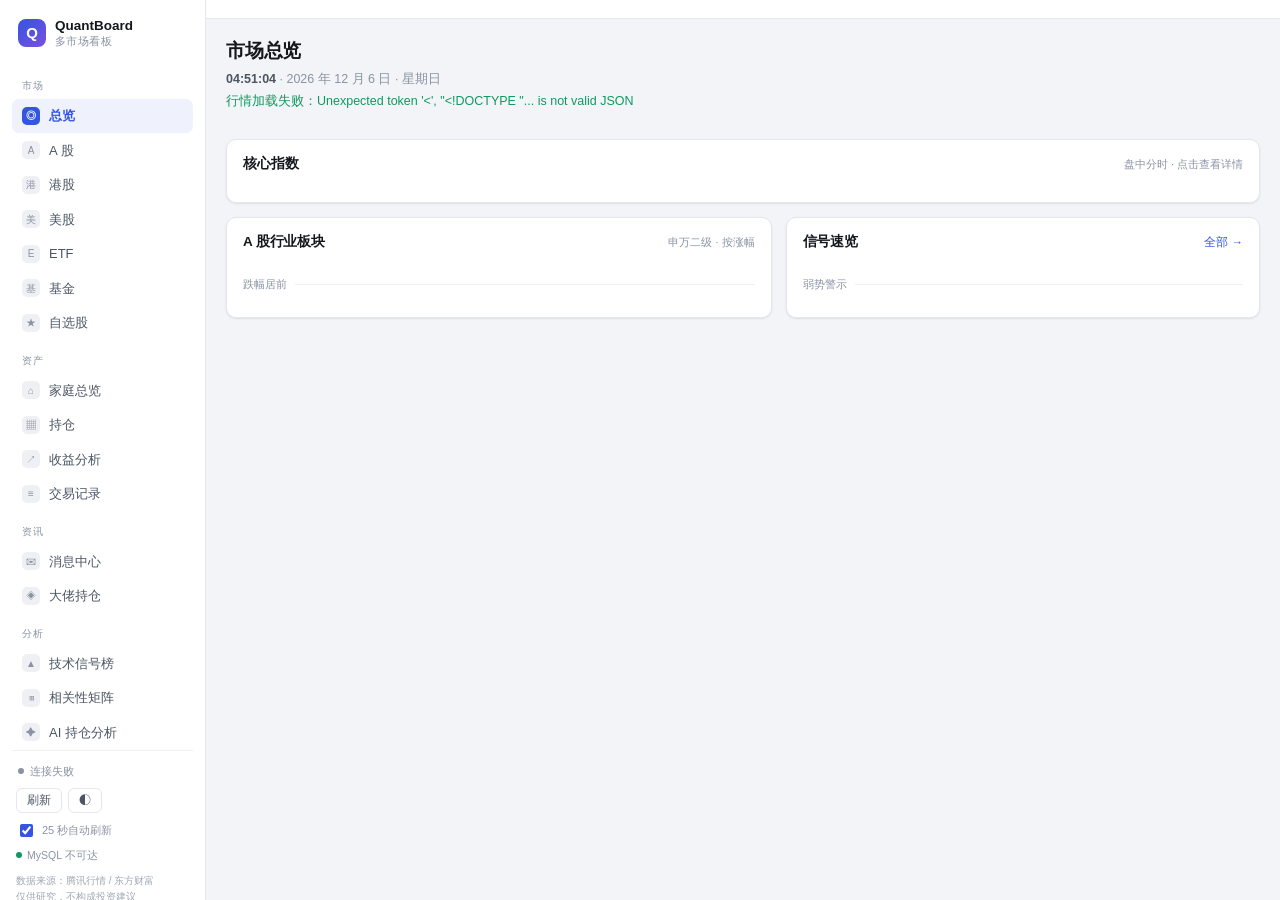
==== commit 362f5668: "feat: 数据沉淀与可比性改造（定时采集/分页/汇率/送转股/环比/基准） P0 - 大佬持仓去 LIMIT 500：全部机构各取最新一期实有 5727 行，原先只能看到市值前 500（8.7%） " ====
--- a/web/index.html
+++ b/web/index.html
@@ -237,6 +237,19 @@
           <div class="panel-head"><h2>净值曲线</h2><span class="hint" id="perfCurveHint"></span></div>
           <div class="perf-curve"><canvas id="perfCurve"></canvas></div>
         </div>
+        <div class="panel">
+          <div class="panel-head">
+            <h2>组合 vs 基准</h2>
+            <span class="hint" id="benchHint">两条曲线均为时间加权、同以 100 起步</span>
+          </div>
+          <div class="perf-curve"><canvas id="benchCurve"></canvas></div>
+          <p class="hint" style="margin:10px 0 0;line-height:1.7">
+            组合侧按<b>时间加权</b>（TWR）折算：每天用「(期末净值 − 当日入金) ÷ 期初净值」计收益，中途加仓不会稀释收益率；
+            基准取该指数的日收盘，按组合的交易日对齐（港美股休市不一致时取前一个交易日）。
+            两条线都从区间首日的 100 起画，所以「超额」= 组合涨幅 − 基准涨幅，是剔除出入金后真正可比的部分。
+            基准默认沪深300，可在 <code>application.yml</code> 的 <code>quantboard.benchmark</code> 改成 hkHSI / usSPY 等。
+          </p>
+        </div>
         <div class="two-col">
           <div class="panel">
             <div class="panel-head"><h2>区间收益</h2><span class="hint">总收益增量 · 天然剔除出入金</span></div>
@@ -253,7 +266,7 @@
       <section class="view" id="v-trades">
         <div class="page-head">
           <h1>交易记录</h1>
-          <p>买入 / 卖出 / 分红逐笔记录，持仓数量、成本、已实现盈亏与股息全部由流水推导。分红请填<b>税后到账金额</b>（A股持股满 1 年免税、1 月–1 年 10%、1 月内 20%；美股 30% 预扣）。</p>
+          <p>买入 / 卖出 / 分红 / 送转股逐笔记录，持仓数量、成本、已实现盈亏与股息全部由流水推导。分红请填<b>税后到账金额</b>（A股持股满 1 年免税、1 月–1 年 10%、1 月内 20%；美股 30% 预扣）。遇到 10 送 10、美股拆股这类<b>只变股数不变成本</b>的情况，记一笔「送转股/拆股」，填新增（并股填负数）股数即可，成本总额保持不变、每股成本自动摊薄。</p>
         </div>
         <div class="panel">
           <div class="panel-head"><h2>记一笔</h2><span class="hint">保存后持仓页自动重算</span></div>
@@ -350,6 +363,7 @@
             </div>
           </div>
           <div class="table-wrap"><table class="tbl" id="guruHoldTable"></table></div>
+          <div class="pager" id="guruPager"></div>
           <p class="hint" style="margin:10px 0 0;line-height:1.7">
             数据口径：13F 只披露<b>美股多头与期权</b>，不含空头、债券、现金及海外（含 A 股、港股）持仓，因此合计市值小于机构真实规模；
             季报须在季末后 45 天内申报，看到的「最新一期」天然滞后约一个季度。
@@ -359,6 +373,19 @@
             「标的」列优先显示中文名（首次进页面会自动补一次），悬停可看 13F 的英文原名；
             「代码」列是美股交易代码。SEC 的 13F 表单本身只申报 <code>CUSIP</code>（9 位库斯普编号）不报代码，
             本看板按 CUSIP 反查代码填入；反查不到的（未上市公司、非美股标的等）显示 <code>—</code>，看「标的」列即可。
+          </p>
+        </div>
+        <div class="panel">
+          <div class="panel-head">
+            <h2>本期调仓</h2>
+            <span class="hint" id="guruChgHint">选一家机构后，对比相邻两期的新建 / 加仓 / 减仓 / 清仓</span>
+          </div>
+          <div class="table-wrap"><table class="tbl" id="guruChgTable"></table></div>
+          <p class="hint" style="margin:10px 0 0;line-height:1.7">
+            环比只在<b>同一家机构的相邻两期</b>之间比较才有意义，所以「全部机构」不显示。
+            方向按股数判断（拆股会让股数翻倍，这类异动会体现为加仓，需结合公司公告看）；
+            市值变化用两期各自申报的 13F 市值相减，已剔除股价涨跌的影响。
+            只列新建、加仓、减仓、清仓四类，持仓未变的标的用上方计数表示。
           </p>
         </div>
         <div class="panel">
--- a/web/style.css
+++ b/web/style.css
@@ -686,3 +686,15 @@
 .fam-cat-bar { flex: 1; height: 6px; border-radius: 3px; background: var(--line-soft); overflow: hidden; }
 .fam-cat-bar i { display: block; height: 100%; border-radius: 3px; opacity: .85; }
 .fam-cat b { width: 88px; text-align: right; flex: none; font-variant-numeric: tabular-nums; font-weight: 600; }
+
+/* 分页条（大佬持仓明细等长表） */
+.pager { display: flex; align-items: center; justify-content: space-between; gap: 12px; flex-wrap: wrap; padding: 10px 2px 0; }
+.pager:empty { display: none; }
+.pager-info { color: var(--txt-3); font-size: 12px; }
+.pager-info b { color: var(--txt-2); font-weight: 500; font-variant-numeric: tabular-nums; }
+.pager-ctl { display: flex; align-items: center; gap: 6px; }
+.pager-ctl select {
+  padding: 4px 6px; border: 1px solid var(--line); border-radius: 6px;
+  background: var(--card-2); color: var(--txt); font: inherit; font-size: 12px;
+}
+.pager-ctl .btn[disabled] { opacity: .4; cursor: not-allowed; }
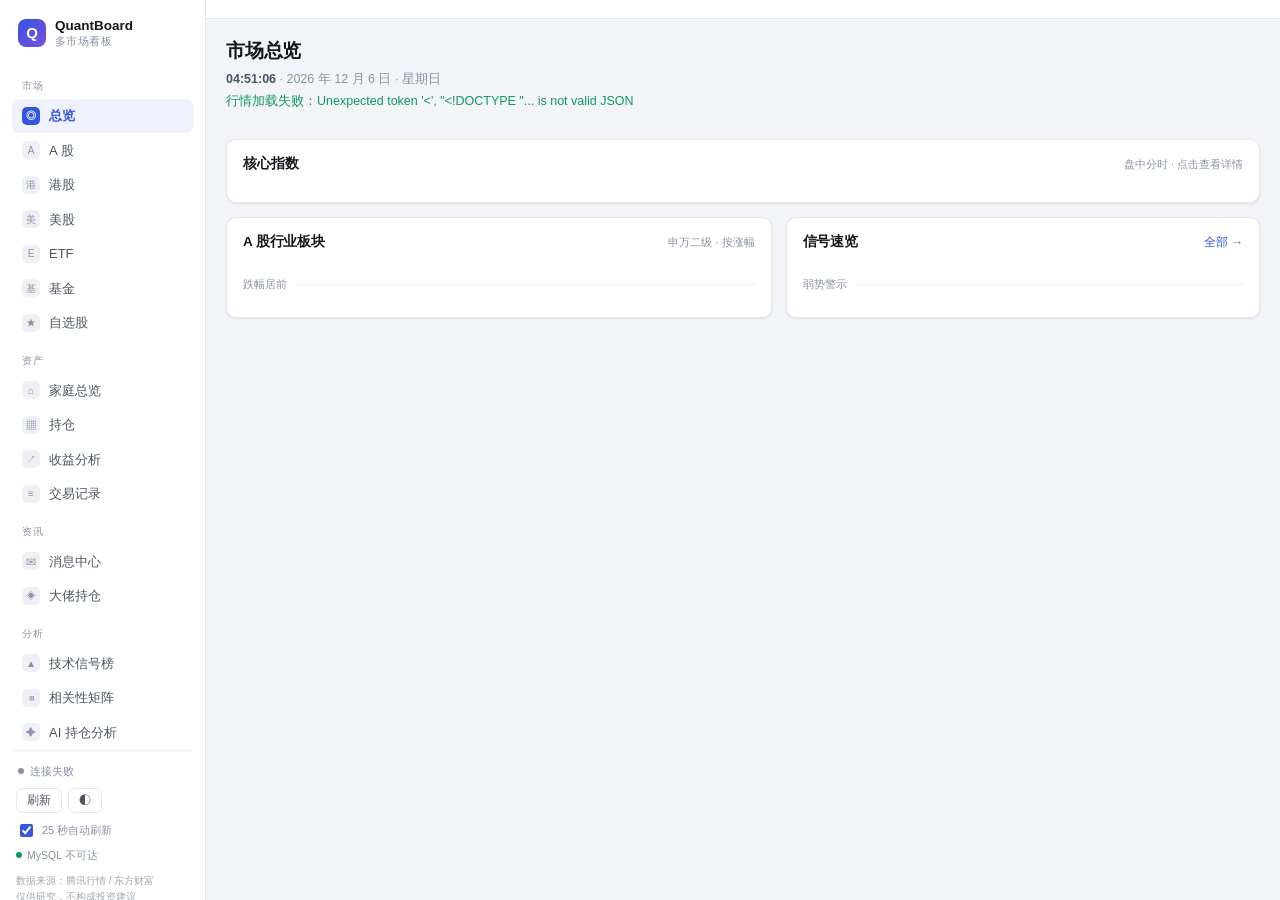
==== commit 50e44776: "config: 收益对比默认基准改为标普500（usINX） - application.yml / @Value 默认值 sh000300 → usINX，名称 沪深300 → 标普500 - be" ====
--- a/web/index.html
+++ b/web/index.html
@@ -247,7 +247,8 @@
             组合侧按<b>时间加权</b>（TWR）折算：每天用「(期末净值 − 当日入金) ÷ 期初净值」计收益，中途加仓不会稀释收益率；
             基准取该指数的日收盘，按组合的交易日对齐（港美股休市不一致时取前一个交易日）。
             两条线都从区间首日的 100 起画，所以「超额」= 组合涨幅 − 基准涨幅，是剔除出入金后真正可比的部分。
-            基准默认沪深300，可在 <code>application.yml</code> 的 <code>quantboard.benchmark</code> 改成 hkHSI / usSPY 等。
+            基准默认标普500（<code>usINX</code>），可在 <code>application.yml</code> 的 <code>quantboard.benchmark</code> 改成 sh000300 / hkHSI 等。
+            <b>注意</b>：标普500 以美元计价，而组合净值已折算为人民币，两者之间不含汇率变动的影响。
           </p>
         </div>
         <div class="two-col">
